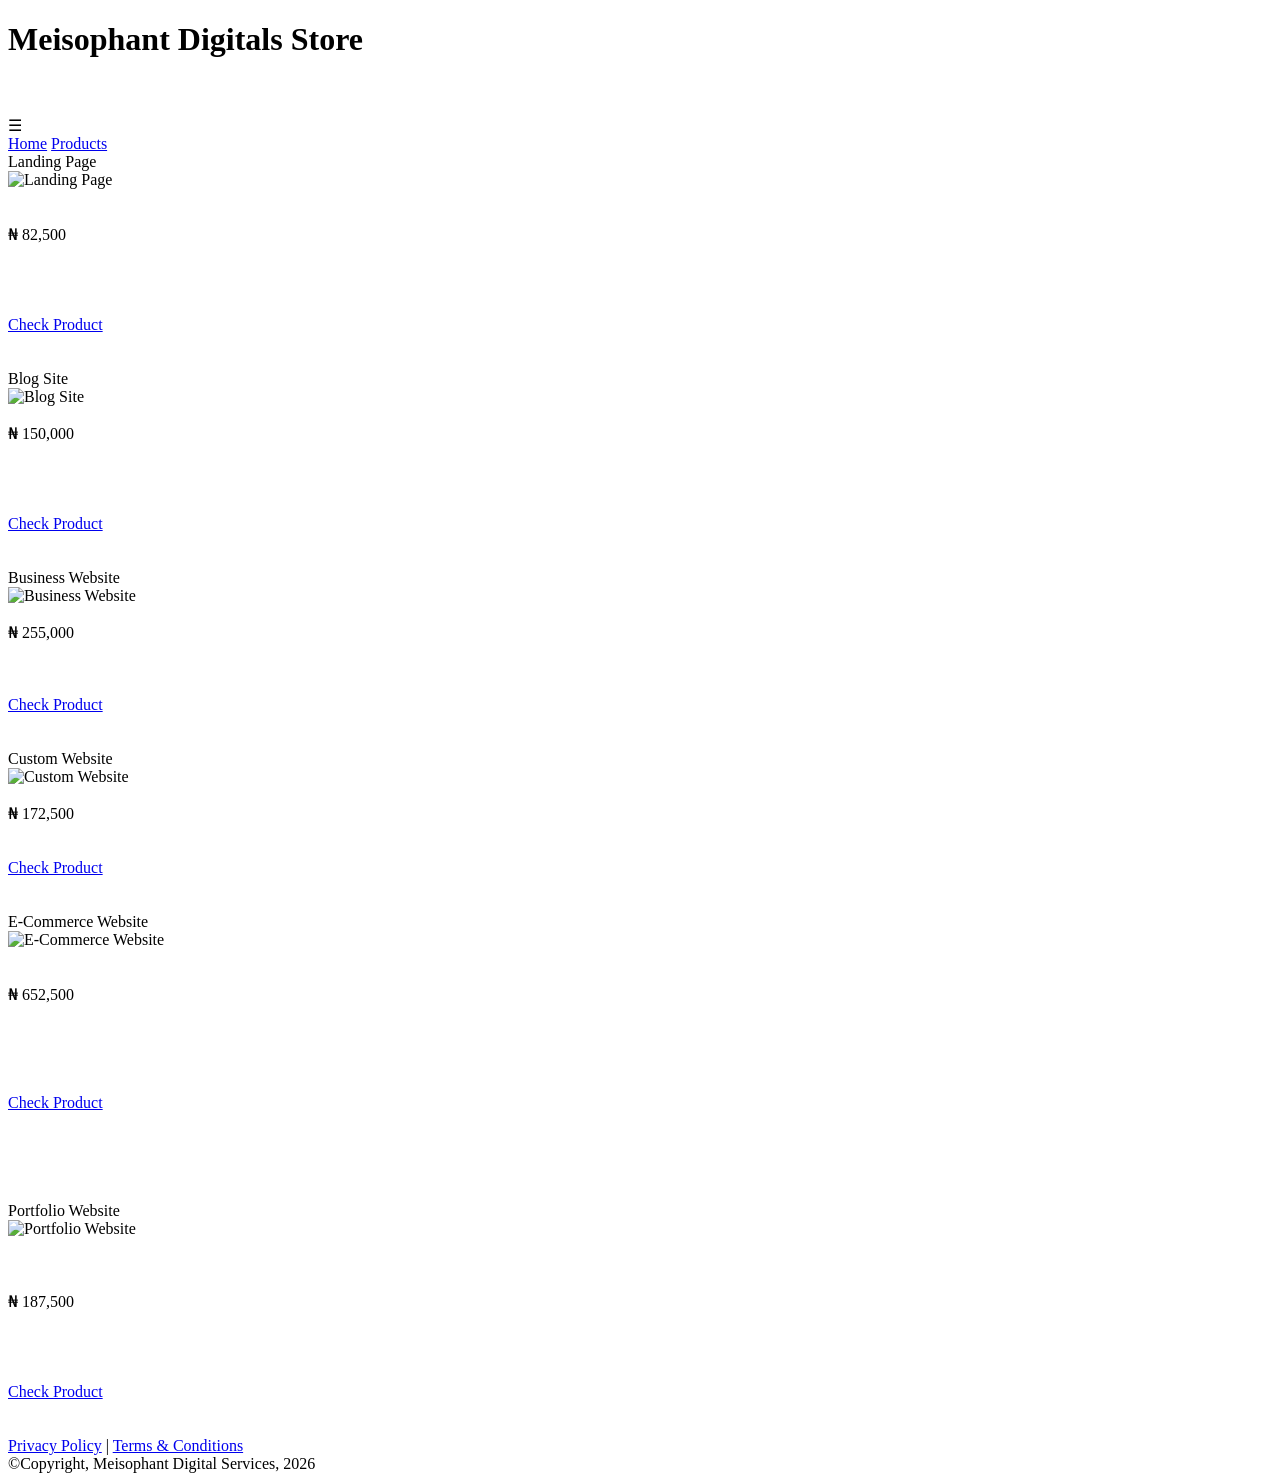
==== index.html @ b0b5c403 "Add files via upload" ====
<!DOCTYPE html>
<html lang="en">
<head>
    <meta charset="UTF-8">
    <meta name="viewport" content="width=device-width, initial-scale=1.0">
    <link rel="stylesheet" href="./assets/css/style.css">
    <link rel="shortcut icon" href="https://meisophant.name.ng/favicon.png" type="image/x-icon">
    <link rel="icon" href="https://meisophant.name.ng/favicon.png" type="image/png">
    <title>Meisophant Digital Services</title>
</head>
<body>
    <header>
        <h1 class="branding">Meisophant Digitals Store</h1>
        <br><br>
    <div class="menu-btn" id="menuBtn">☰</div>
    <nav class="nav" id="navMenu">
      <a href="index.html">Home</a>
      <a href="#products">Products</a>
    </nav>
    </header>
    </div>
    <div class="padding"></div>
    <section id="products">
        <div class="products" id="item-grid">
        <div class="item">
            <div class="item-name">
                Landing Page
            </div>
            <img src="./assets/images/landing.jpeg" alt="Landing Page">
            <br><br><br>
            <span class="price">₦ 82,500</span> <br><br><br><br><br>
            <a href="./products/landing/" class="check">Check Product</a>
            <br><br><br>
        </div>
        <div class="item">
            <div class="item-name">
                Blog Site
            </div>
            <img src="./assets/images/blog.jpeg" alt="Blog Site">
            <br><br>
            <span class="price">₦ 150,000</span> <br><br><br><br><br>
            <a href="./products/blog/" class="check">Check Product</a>
            <br><br><br>
        </div>
        <div class="item">
            <div class="item-name">
                Business Website
            </div>
            <img src="./assets/images/business-website.jpeg" alt="Business Website">
            <br><br>
            <span class="price">₦ 255,000</span> <br><br><br><br>
            <a href="./products/business-site/" class="check">Check Product</a>
            <br><br><br>
        </div>
        <div class="item">
            <div class="item-name">
                Custom Website
            </div>
            <img src="./assets/images/custom.jpeg" alt="Custom Website">
            <br><br>
            <span class="price">₦ 172,500</span> <br><br><br>
            <a href="./products/custom-site/" class="check">Check Product</a>
            <br><br><br>
        </div>
        <div class="item">
            <div class="item-name">
                E-Commerce Website
            </div>
            <img src="./assets/images/e-commerce.jpeg" alt="E-Commerce Website">
            <br><br><br>
            <span class="price">₦ 652,500</span> <br><br><br><br><br><br>
            <a href="./products/e-commerce_site/" class="check">Check Product</a>
            <br><br><br><br><br><br>
        </div>
        <div class="item">
            <div class="item-name">
                Portfolio Website
            </div>
            <img src="./assets/images/portfolio.jpeg" alt="Portfolio Website">
            <br><br><br><br>
            <span class="price">₦ 187,500</span> <br><br><br><br><br>
            <a href="./products/portfolio/" class="check">Check Product</a>
            <br><br><br>
        </div>
    </div>
    </section>
    <div class="legal-links">
      <a href="./privacy-policy.html">Privacy Policy</a> |
      <a href="./terms.html">Terms & Conditions</a>
    </div>

    <footer>
        &copy;Copyright, Meisophant Digital Services, 2026
    </footer><script>
    const menuBtn = document.getElementById("menuBtn");
    const navMenu = document.getElementById("navMenu");

    menuBtn.addEventListener("click", () => {
      navMenu.classList.toggle("show");
      menuBtn.textContent = navMenu.classList.contains("show") ? "✕" : "☰";
    });
  </script>
</body>
</html>
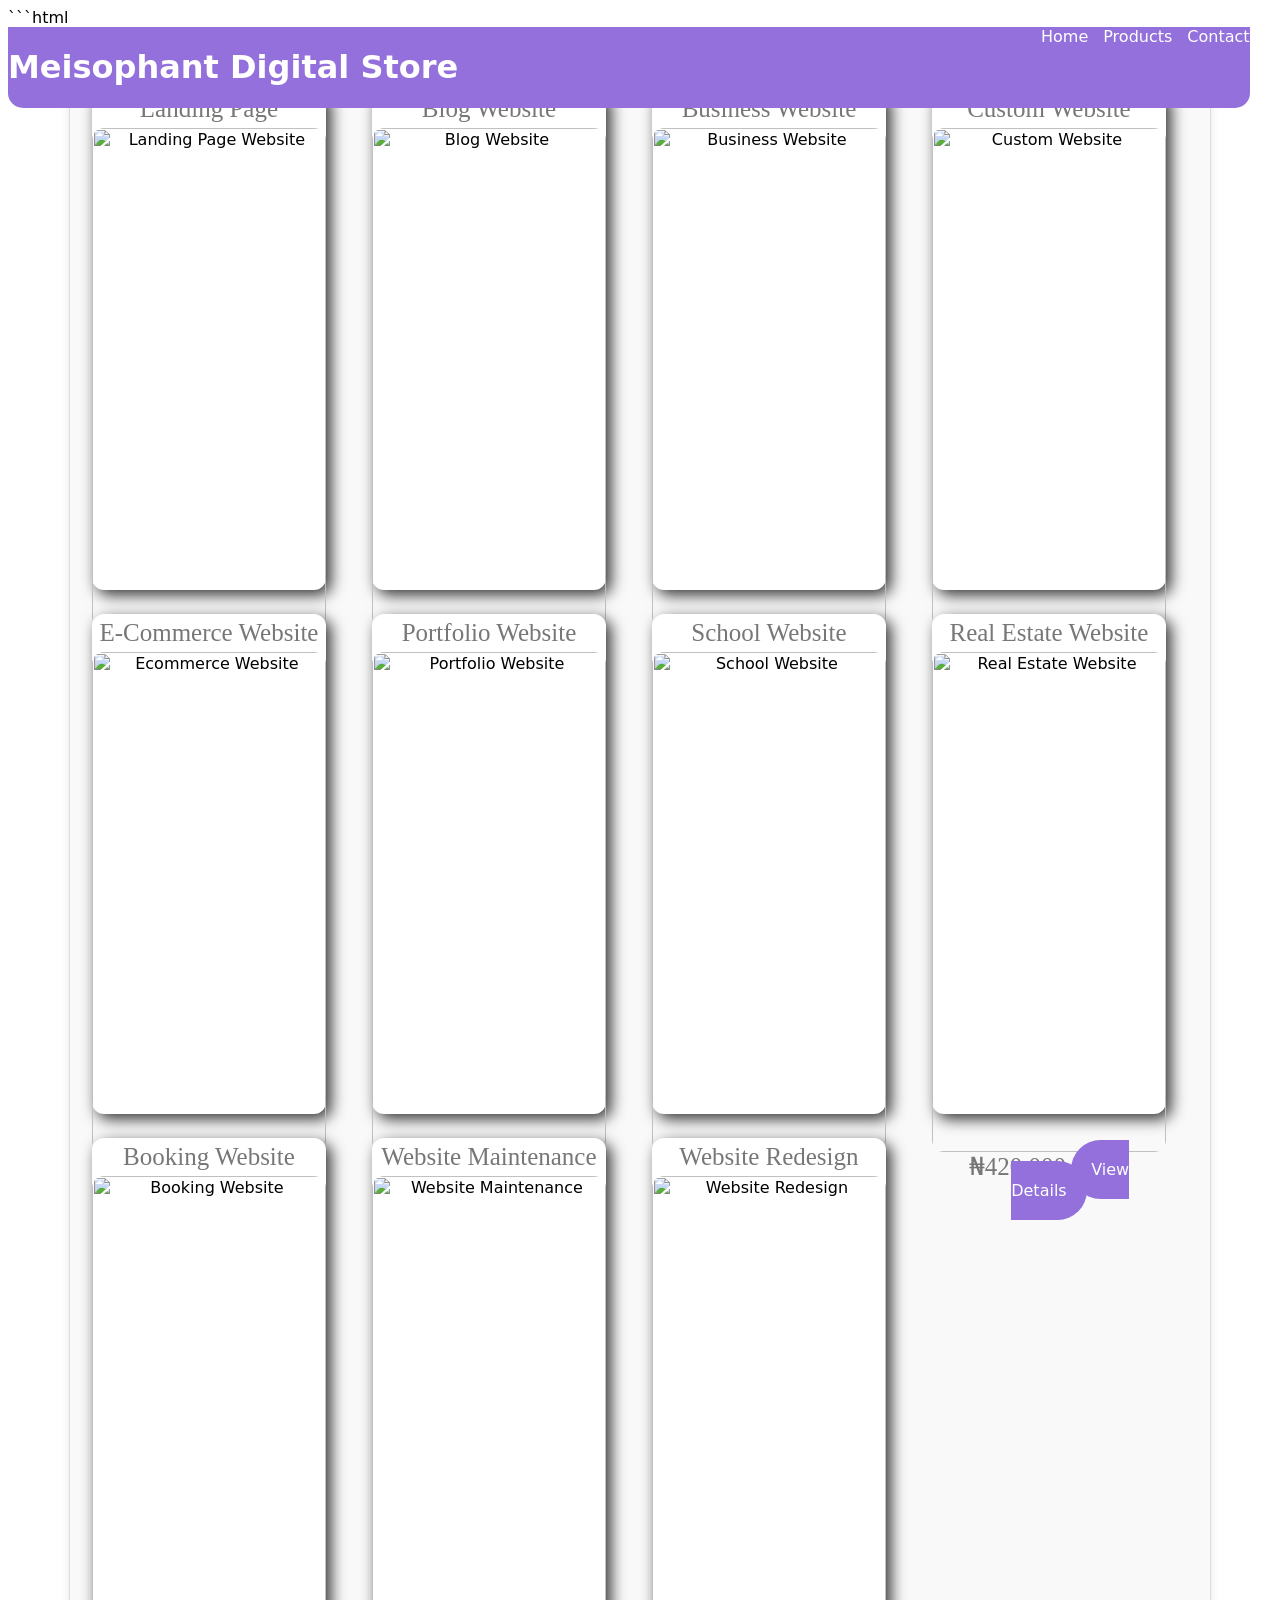
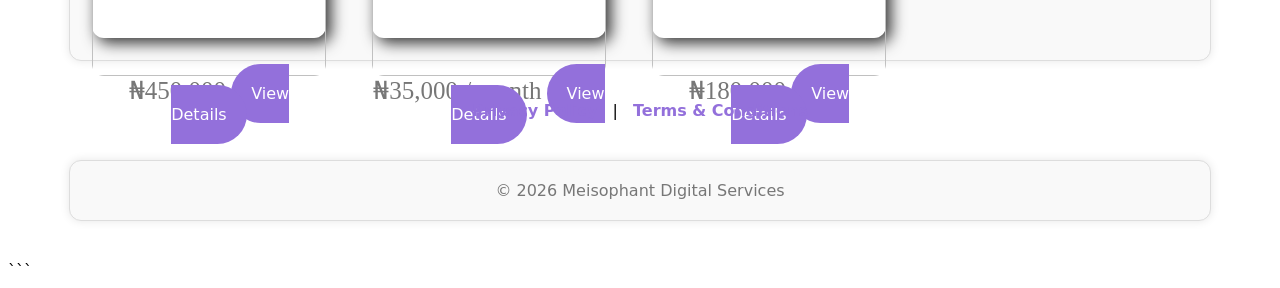
==== commit d87582d2: "Enhance index.html with new meta tags and product updates Added meta tags for description and author" ====
--- a/index.html
+++ b/index.html
@@ -1,104 +1,156 @@
+```html
 <!DOCTYPE html>
 <html lang="en">
 <head>
-    <meta charset="UTF-8">
-    <meta name="viewport" content="width=device-width, initial-scale=1.0">
-    <link rel="stylesheet" href="./assets/css/style.css">
-    <link rel="shortcut icon" href="https://meisophant.name.ng/favicon.png" type="image/x-icon">
-    <link rel="icon" href="https://meisophant.name.ng/favicon.png" type="image/png">
-    <title>Meisophant Digital Services</title>
+<meta charset="UTF-8">
+<meta name="viewport" content="width=device-width, initial-scale=1.0">
+
+<title>Meisophant Digital Services Store</title>
+
+<meta name="description" content="Professional website development services including landing pages, blogs, e-commerce, and custom websites.">
+<meta name="author" content="Adewale Emmanuel Oluwajomiloju">
+
+<link rel="stylesheet" href="./assets/css/style.css">
+
+<link rel="icon" href="https://meisophant.name.ng/favicon.png" type="image/png">
+
 </head>
+
 <body>
-    <header>
-        <h1 class="branding">Meisophant Digitals Store</h1>
-        <br><br>
-    <div class="menu-btn" id="menuBtn">☰</div>
-    <nav class="nav" id="navMenu">
-      <a href="index.html">Home</a>
-      <a href="#products">Products</a>
-    </nav>
-    </header>
-    </div>
-    <div class="padding"></div>
-    <section id="products">
-        <div class="products" id="item-grid">
-        <div class="item">
-            <div class="item-name">
-                Landing Page
-            </div>
-            <img src="./assets/images/landing.jpeg" alt="Landing Page">
-            <br><br><br>
-            <span class="price">₦ 82,500</span> <br><br><br><br><br>
-            <a href="./products/landing/" class="check">Check Product</a>
-            <br><br><br>
-        </div>
-        <div class="item">
-            <div class="item-name">
-                Blog Site
-            </div>
-            <img src="./assets/images/blog.jpeg" alt="Blog Site">
-            <br><br>
-            <span class="price">₦ 150,000</span> <br><br><br><br><br>
-            <a href="./products/blog/" class="check">Check Product</a>
-            <br><br><br>
-        </div>
-        <div class="item">
-            <div class="item-name">
-                Business Website
-            </div>
-            <img src="./assets/images/business-website.jpeg" alt="Business Website">
-            <br><br>
-            <span class="price">₦ 255,000</span> <br><br><br><br>
-            <a href="./products/business-site/" class="check">Check Product</a>
-            <br><br><br>
-        </div>
-        <div class="item">
-            <div class="item-name">
-                Custom Website
-            </div>
-            <img src="./assets/images/custom.jpeg" alt="Custom Website">
-            <br><br>
-            <span class="price">₦ 172,500</span> <br><br><br>
-            <a href="./products/custom-site/" class="check">Check Product</a>
-            <br><br><br>
-        </div>
-        <div class="item">
-            <div class="item-name">
-                E-Commerce Website
-            </div>
-            <img src="./assets/images/e-commerce.jpeg" alt="E-Commerce Website">
-            <br><br><br>
-            <span class="price">₦ 652,500</span> <br><br><br><br><br><br>
-            <a href="./products/e-commerce_site/" class="check">Check Product</a>
-            <br><br><br><br><br><br>
-        </div>
-        <div class="item">
-            <div class="item-name">
-                Portfolio Website
-            </div>
-            <img src="./assets/images/portfolio.jpeg" alt="Portfolio Website">
-            <br><br><br><br>
-            <span class="price">₦ 187,500</span> <br><br><br><br><br>
-            <a href="./products/portfolio/" class="check">Check Product</a>
-            <br><br><br>
-        </div>
-    </div>
-    </section>
-    <div class="legal-links">
-      <a href="./privacy-policy.html">Privacy Policy</a> |
-      <a href="./terms.html">Terms & Conditions</a>
-    </div>
 
-    <footer>
-        &copy;Copyright, Meisophant Digital Services, 2026
-    </footer><script>
-    const menuBtn = document.getElementById("menuBtn");
-    const navMenu = document.getElementById("navMenu");
+<header>
 
-    menuBtn.addEventListener("click", () => {
-      navMenu.classList.toggle("show");
-      menuBtn.textContent = navMenu.classList.contains("show") ? "✕" : "☰";
-    });
-  </script>
+<h1 class="branding">Meisophant Digital Store</h1>
+
+<div class="menu-btn" id="menuBtn">☰</div>
+
+<nav class="nav" id="navMenu">
+<a href="index.html">Home</a>
+<a href="#products">Products</a>
+<a href="contact.html">Contact</a>
+</nav>
+
+</header>
+
+<main>
+
+<section id="products">
+
+<div class="products" id="item-grid">
+
+<!-- Landing Page -->
+<div class="item">
+<div class="item-name">Landing Page</div>
+<img src="https://images.unsplash.com/photo-1559028012-481c04fa702d" alt="Landing Page Website" loading="lazy">
+<span class="price">₦95,000</span>
+<a href="./products/landing/" class="check">View Details</a>
+</div>
+
+<!-- Blog Website -->
+<div class="item">
+<div class="item-name">Blog Website</div>
+<img src="https://images.unsplash.com/photo-1499750310107-5fef28a66643" alt="Blog Website" loading="lazy">
+<span class="price">₦165,000</span>
+<a href="./products/blog/" class="check">View Details</a>
+</div>
+
+<!-- Business Website -->
+<div class="item">
+<div class="item-name">Business Website</div>
+<img src="https://images.unsplash.com/photo-1467232004584-a241de8bcf5d" alt="Business Website" loading="lazy">
+<span class="price">₦280,000</span>
+<a href="./products/business-site/" class="check">View Details</a>
+</div>
+
+<!-- Custom Website -->
+<div class="item">
+<div class="item-name">Custom Website</div>
+<img src="https://images.unsplash.com/photo-1519389950473-47ba0277781c" alt="Custom Website" loading="lazy">
+<span class="price">₦200,000</span>
+<a href="./products/custom-site/" class="check">View Details</a>
+</div>
+
+<!-- E-Commerce Website -->
+<div class="item">
+<div class="item-name">E-Commerce Website</div>
+<img src="https://images.unsplash.com/photo-1556740738-b6a63e27c4df" alt="Ecommerce Website" loading="lazy">
+<span class="price">₦720,000</span>
+<a href="./products/e-commerce_site/" class="check">View Details</a>
+</div>
+
+<!-- Portfolio Website -->
+<div class="item">
+<div class="item-name">Portfolio Website</div>
+<img src="https://images.unsplash.com/photo-1547658719-da2b51169166" alt="Portfolio Website" loading="lazy">
+<span class="price">₦210,000</span>
+<a href="./products/portfolio/" class="check">View Details</a>
+</div>
+
+<!-- School Website -->
+<div class="item">
+<div class="item-name">School Website</div>
+<img src="https://images.unsplash.com/photo-1503676260728-1c00da094a0b" alt="School Website" loading="lazy">
+<span class="price">₦350,000</span>
+<a href="./products/school-site/" class="check">View Details</a>
+</div>
+
+<!-- Real Estate Website -->
+<div class="item">
+<div class="item-name">Real Estate Website</div>
+<img src="https://images.unsplash.com/photo-1560518883-ce09059eeffa" alt="Real Estate Website" loading="lazy">
+<span class="price">₦420,000</span>
+<a href="./products/real-estate/" class="check">View Details</a>
+</div>
+
+<!-- Booking Website -->
+<div class="item">
+<div class="item-name">Booking Website</div>
+<img src="https://images.unsplash.com/photo-1522199710521-72d69614c702" alt="Booking Website" loading="lazy">
+<span class="price">₦450,000</span>
+<a href="./products/booking-site/" class="check">View Details</a>
+</div>
+
+<!-- Website Maintenance -->
+<div class="item">
+<div class="item-name">Website Maintenance</div>
+<img src="https://images.unsplash.com/photo-1550751827-4bd374c3f58b" alt="Website Maintenance" loading="lazy">
+<span class="price">₦35,000 / month</span>
+<a href="./products/maintenance/" class="check">View Details</a>
+</div>
+
+<!-- Website Redesign -->
+<div class="item">
+<div class="item-name">Website Redesign</div>
+<img src="https://images.unsplash.com/photo-1498050108023-c5249f4df085" alt="Website Redesign" loading="lazy">
+<span class="price">₦180,000</span>
+<a href="./products/redesign/" class="check">View Details</a>
+</div>
+
+</div>
+
+</section>
+
+</main>
+
+<div class="legal-links">
+<a href="./privacy-policy.html">Privacy Policy</a> |
+<a href="./terms.html">Terms & Conditions</a>
+</div>
+
+<footer>
+© 2026 Meisophant Digital Services
+</footer>
+
+<script>
+const menuBtn = document.getElementById("menuBtn");
+const navMenu = document.getElementById("navMenu");
+
+menuBtn.addEventListener("click", () => {
+navMenu.classList.toggle("show");
+menuBtn.textContent = navMenu.classList.contains("show") ? "✕" : "☰";
+});
+</script>
+
 </body>
-</html>+</html>
+```
--- a/assets/css/style.css
+++ b/assets/css/style.css
@@ -0,0 +1,222 @@
+body{
+    background-color: white;
+    font-family: system-ui, -apple-system, BlinkMacSystemFont, sans-serif;
+    max-width: 100%;
+}
+
+header{
+    width: calc(97.0%);
+    background-color: mediumpurple;
+    justify-content: center;
+    margin: 0;
+    position: absolute;
+    border-bottom-left-radius: 15px;
+    border-bottom-right-radius: 15px;
+    text-align: center;
+    position: absolute;
+    justify-content: space-between;
+    display: flex;
+}
+
+.branding{
+    color: white;
+}
+
+.logo{
+     font-size:.85rem;
+     color:#d8cdcd;
+     margin-bottom:15px;
+}
+
+.products{
+     margin: 40px auto;
+     padding: 20px;
+     background-color: #f9f9f9;
+     border: 1px solid #ddd;
+     box-shadow: 0 0 10px rgba(0,0,0,.1);
+     border-radius: 12px;
+     max-width: 1100px;
+     text-align: center;
+}
+
+#item-grid{
+     display:grid;
+     grid-template-columns:repeat(auto-fit,minmax(260px,1fr));
+     gap:20px;
+}
+
+.item{
+    background: white;
+    box-shadow:0 8px 18px rgba(0,0,0,.08);
+    transition:.3s;
+    width: 90%;
+    height: 500px;
+    box-shadow: 5px 5px 15px rgba(0, 0 ,0, 0.8);
+    justify-content: center;
+    align-items: center;
+    margin: 0.75%;
+    border-radius: 12px;
+}
+
+.item img{
+    object-fit: cover;
+    width: calc(100%);
+    border-radius: 12px;
+}
+
+.item:hover{
+    transform:translateY(-6px);
+}
+
+.check{
+    background-color: mediumpurple;
+    width: 350px;
+  height: 30px;
+  padding: 20px;
+  border-color: white;
+  border-radius: 50px;
+  text-decoration: none;
+  color: white;
+}
+
+.padding
+{
+    padding: 90px;
+}
+
+.back-btn{
+     width: calc(99.8%);
+     background-color: mediumpurple;
+     height: 30px;
+     padding: 20px;
+     border-radius: 22px;
+     margin-bottom: 12px;
+     color: white;
+     cursor: pointer;
+}
+
+.product-img{
+    width: calc(100%);
+    height: calc(80%);
+    border-radius: 22px;
+    box-shadow: 5px 5px 15px rgba(0, 0 ,0, 0.8);
+}
+
+.purchase{
+    justify-content: center;
+    align-items: center;
+    text-align: center;
+}
+
+.purchase-btn{
+     width: calc(99.8%);
+     min-width: calc(99.8%);
+     background-color: mediumpurple;
+     height: 30px;
+     padding: 20px;
+     border-radius: 22px;
+     text-decoration: none;
+     color: white;
+}
+
+.currency{
+    font-family: 'Franklin Gothic Medium', 'Arial Narrow', Arial, sans-serif;
+    font-size: 27px;
+}
+
+.price{
+    font-family: co;
+     font-size: 25px;
+     color:#777;
+     margin-bottom:15px;
+}
+
+.rating-overlay {
+    position: relative;
+    top: 5px;
+    right: 5px;
+    background-color: rgba(0, 0, 0, 0.6);
+    color: white;
+    padding: 3px 6px;
+    border-radius: 5px;
+    font-size: 0.8rem;
+    font-weight: bold;
+}
+
+footer{
+    color: #777;
+     margin: 40px auto;
+     padding: 20px;
+     background-color: #f9f9f9;
+     border: 1px solid #ddd;
+     box-shadow: 0 0 10px rgba(0,0,0,.1);
+     border-radius: 12px;
+     max-width: 1100px;
+     text-align: center;
+}
+
+.item-name{
+    color: #777;
+    margin: 5px;
+    font-family: 'Times New Roman', Times, serif;
+    font-size: 25px;
+}
+
+.legal-links {
+  margin-top: 15px;
+  text-align: center;
+}
+
+.legal-links a {
+  color: mediumpurple;
+  font-weight: 600;
+  text-decoration: none;
+  margin: 0 10px;
+}
+
+.legal-links a:hover {
+  text-decoration: underline;
+}
+
+/* Overlay background */
+.nav-overlay {
+  position: fixed;
+  top: 0;
+  left: 0;
+  height: 100vh;
+  width: 100vw;
+  background: rgba(0,0,0,0.4);
+  backdrop-filter: blur(5px);
+  z-index: 8;
+  display: none;
+}
+
+.nav-overlay.show {
+  display: block;
+}
+
+/* Ensure nav appears above overlay */
+.nav {
+  z-index: 10;
+}
+
+.nav { display: flex; gap: 15px; }
+
+.nav a { 
+  color: white; 
+  text-decoration: none; 
+  font-weight: 500;
+}
+
+.menu-btn { 
+  display: none; 
+  font-size: 28px; 
+  cursor: pointer;
+  color: whitesmoke;
+}
+
+@media (max-width: 768px) {
+      .nav { display: none; flex-direction: column; background: mediumpurple; position: absolute; top: 60px; right: 0; width: 200px; padding: 20px; border-radius: 8px; }
+      .nav.show { display: flex; }
+      .menu-btn { display: block; }
+}
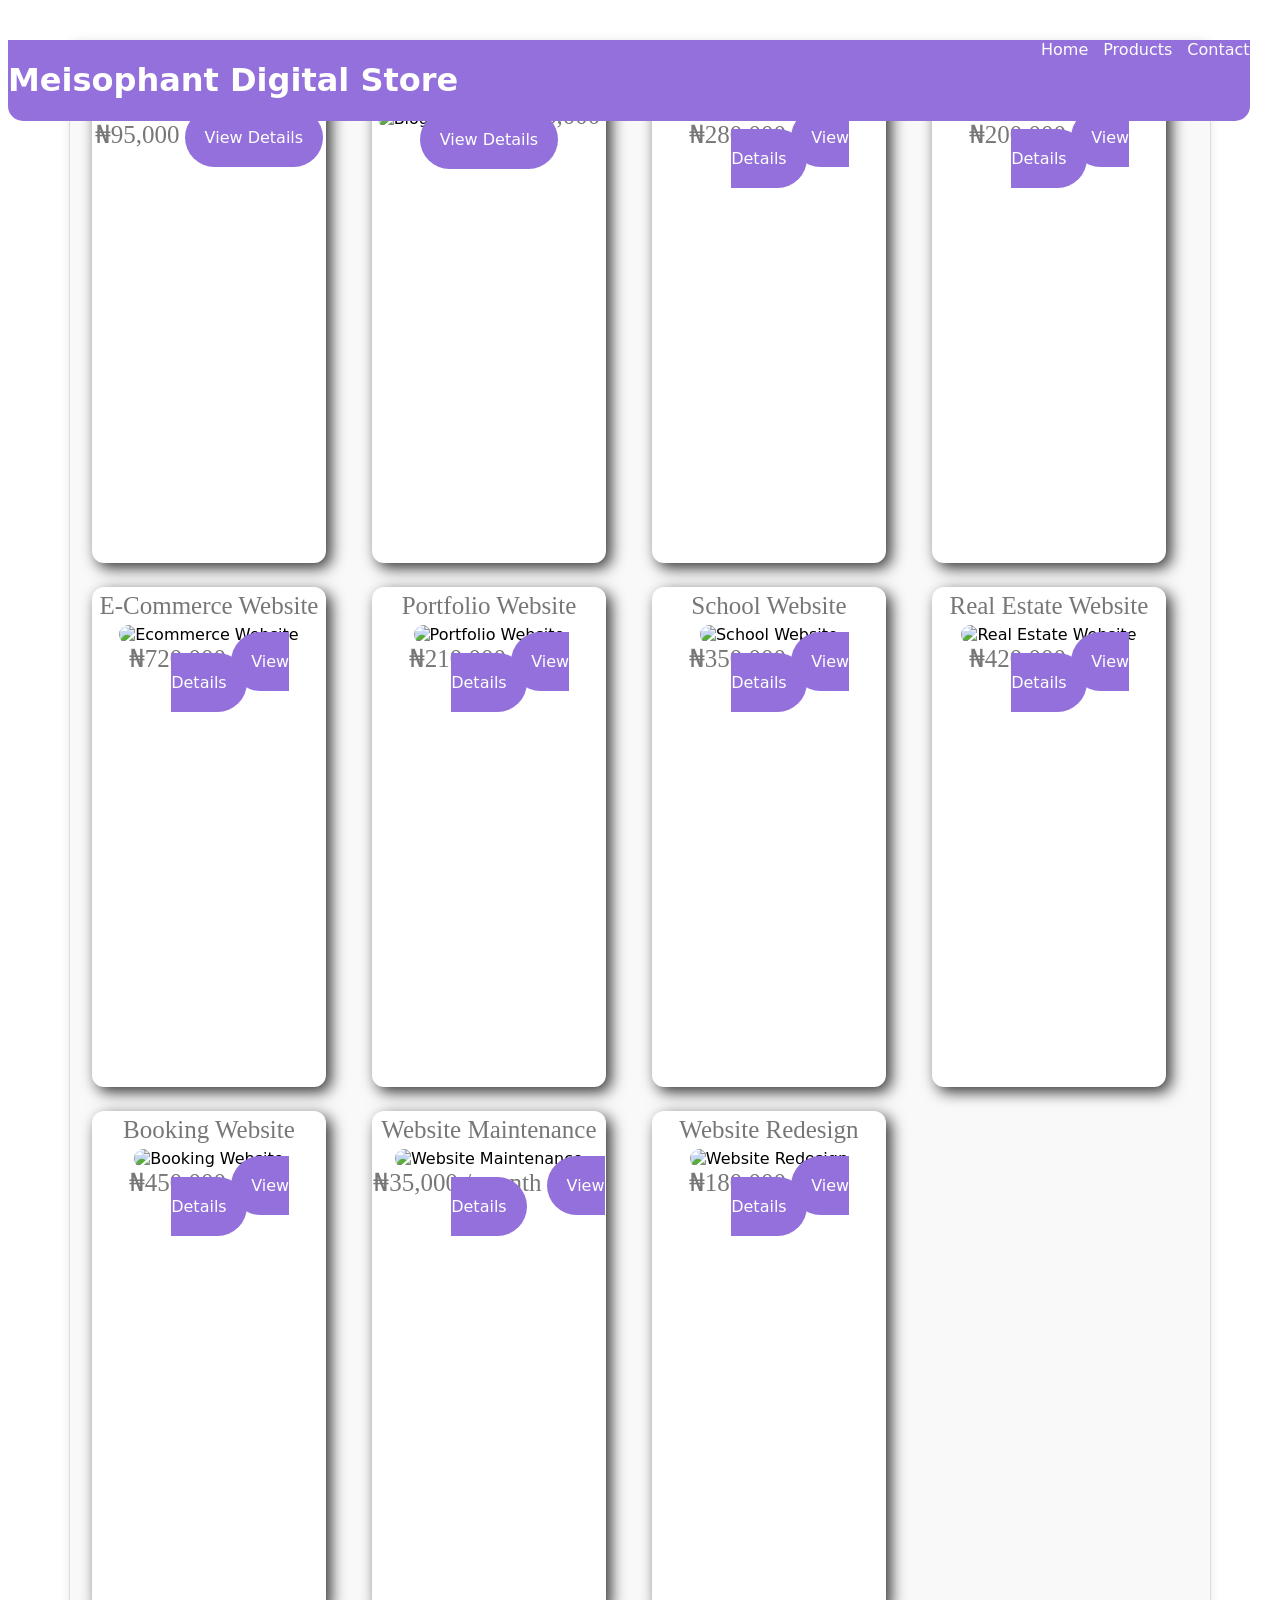
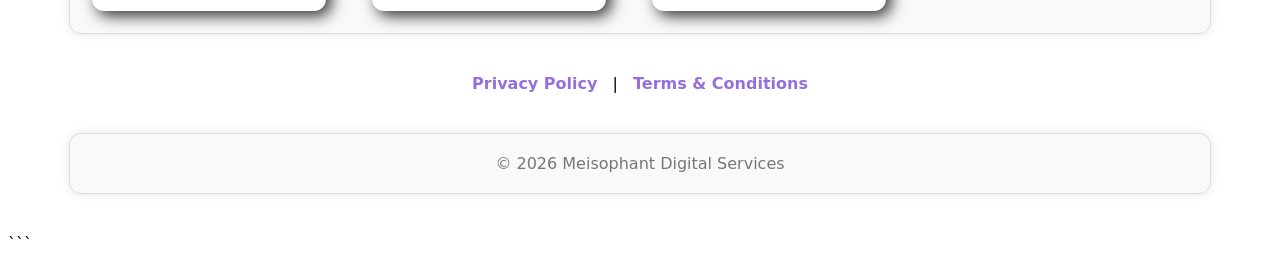
==== commit 1b7a1407: "Update index.html" ====
--- a/index.html
+++ b/index.html
@@ -1,4 +1,4 @@
-```html
+
 <!DOCTYPE html>
 <html lang="en">
 <head>
@@ -154,3 +154,4 @@
 </body>
 </html>
 ```
+
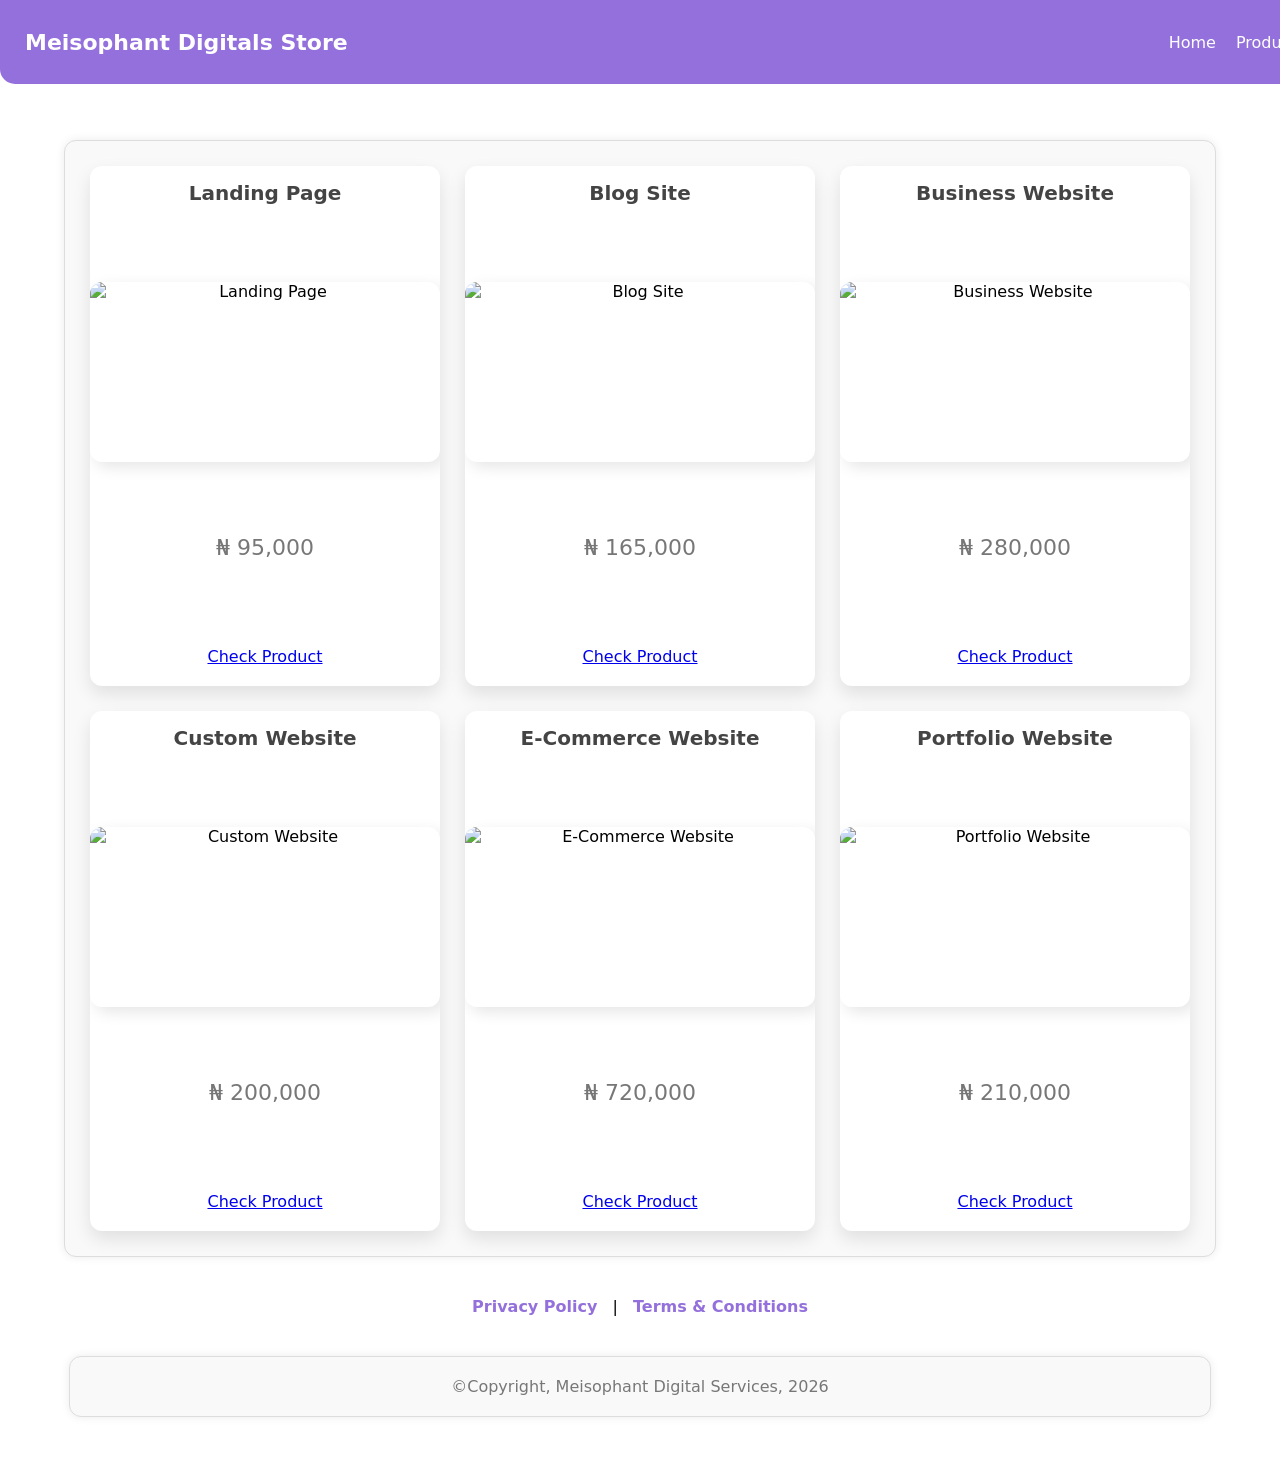
==== commit 70c1514d: "Update index.html" ====
--- a/index.html
+++ b/index.html
@@ -1,157 +1,99 @@
-
 <!DOCTYPE html>
 <html lang="en">
 <head>
-<meta charset="UTF-8">
-<meta name="viewport" content="width=device-width, initial-scale=1.0">
+    <meta charset="UTF-8">
+    <meta name="viewport" content="width=device-width, initial-scale=1.0">
+    <title>Meisophant Digital Services</title>
+    <link rel="stylesheet" href="./assets/css/style.css">
+    <link rel="shortcut icon" href="https://meisophant.name.ng/favicon.png" type="image/x-icon">
+    <link rel="icon" href="https://meisophant.name.ng/favicon.png" type="image/png">
+</head>
+<body>
+    <header>
+        <h1 class="branding">Meisophant Digitals Store</h1>
+        <div class="menu-btn" id="menuBtn">☰</div>
+        <nav class="nav" id="navMenu">
+            <a href="index.html">Home</a>
+            <a href="#products">Products</a>
+        </nav>
+    </header>
 
-<title>Meisophant Digital Services Store</title>
+    <div class="padding"></div>
 
-<meta name="description" content="Professional website development services including landing pages, blogs, e-commerce, and custom websites.">
-<meta name="author" content="Adewale Emmanuel Oluwajomiloju">
+    <section id="products">
+        <div class="products" id="item-grid">
+            <!-- Product 1 -->
+            <div class="item">
+                <div class="item-name">Landing Page</div>
+                <img data-src="./assets/images/landing.jpeg" alt="Landing Page" class="product-img lazy">
+                <span class="price">₦ 95,000</span>
+                <a href="./products/landing/" class="check">Check Product</a>
+            </div>
 
-<link rel="stylesheet" href="./assets/css/style.css">
+            <!-- Product 2 -->
+            <div class="item">
+                <div class="item-name">Blog Site</div>
+                <img data-src="./assets/images/blog.jpeg" alt="Blog Site" class="product-img lazy">
+                <span class="price">₦ 165,000</span>
+                <a href="./products/blog/" class="check">Check Product</a>
+            </div>
 
-<link rel="icon" href="https://meisophant.name.ng/favicon.png" type="image/png">
+            <!-- Product 3 -->
+            <div class="item">
+                <div class="item-name">Business Website</div>
+                <img data-src="./assets/images/business-website.jpeg" alt="Business Website" class="product-img lazy">
+                <span class="price">₦ 280,000</span>
+                <a href="./products/business-site/" class="check">Check Product</a>
+            </div>
 
-</head>
+            <!-- Product 4 -->
+            <div class="item">
+                <div class="item-name">Custom Website</div>
+                <img data-src="./assets/images/custom.jpeg" alt="Custom Website" class="product-img lazy">
+                <span class="price">₦ 200,000</span>
+                <a href="./products/custom-site/" class="check">Check Product</a>
+            </div>
 
-<body>
+            <!-- Product 5 -->
+            <div class="item">
+                <div class="item-name">E-Commerce Website</div>
+                <img data-src="./assets/images/e-commerce.jpeg" alt="E-Commerce Website" class="product-img lazy">
+                <span class="price">₦ 720,000</span>
+                <a href="./products/e-commerce_site/" class="check">Check Product</a>
+            </div>
 
-<header>
+            <!-- Product 6 -->
+            <div class="item">
+                <div class="item-name">Portfolio Website</div>
+                <img data-src="./assets/images/portfolio.jpeg" alt="Portfolio Website" class="product-img lazy">
+                <span class="price">₦ 210,000</span>
+                <a href="./products/portfolio/" class="check">Check Product</a>
+            </div>
+        </div>
+    </section>
 
-<h1 class="branding">Meisophant Digital Store</h1>
+    <div class="legal-links">
+        <a href="./privacy-policy.html">Privacy Policy</a> |
+        <a href="./terms.html">Terms & Conditions</a>
+    </div>
 
-<div class="menu-btn" id="menuBtn">☰</div>
+    <footer>
+        &copy;Copyright, Meisophant Digital Services, 2026
+    </footer>
 
-<nav class="nav" id="navMenu">
-<a href="index.html">Home</a>
-<a href="#products">Products</a>
-<a href="contact.html">Contact</a>
-</nav>
+    <!-- External JS files -->
+    <script src="./assets/js/script.js" defer></script>
+    <script src="./assets/js/img-load.js" defer></script>
 
-</header>
+    <!-- Inline script for menu toggle -->
+    <script>
+        const menuBtn = document.getElementById("menuBtn");
+        const navMenu = document.getElementById("navMenu");
 
-<main>
-
-<section id="products">
-
-<div class="products" id="item-grid">
-
-<!-- Landing Page -->
-<div class="item">
-<div class="item-name">Landing Page</div>
-<img src="https://images.unsplash.com/photo-1559028012-481c04fa702d" alt="Landing Page Website" loading="lazy">
-<span class="price">₦95,000</span>
-<a href="./products/landing/" class="check">View Details</a>
-</div>
-
-<!-- Blog Website -->
-<div class="item">
-<div class="item-name">Blog Website</div>
-<img src="https://images.unsplash.com/photo-1499750310107-5fef28a66643" alt="Blog Website" loading="lazy">
-<span class="price">₦165,000</span>
-<a href="./products/blog/" class="check">View Details</a>
-</div>
-
-<!-- Business Website -->
-<div class="item">
-<div class="item-name">Business Website</div>
-<img src="https://images.unsplash.com/photo-1467232004584-a241de8bcf5d" alt="Business Website" loading="lazy">
-<span class="price">₦280,000</span>
-<a href="./products/business-site/" class="check">View Details</a>
-</div>
-
-<!-- Custom Website -->
-<div class="item">
-<div class="item-name">Custom Website</div>
-<img src="https://images.unsplash.com/photo-1519389950473-47ba0277781c" alt="Custom Website" loading="lazy">
-<span class="price">₦200,000</span>
-<a href="./products/custom-site/" class="check">View Details</a>
-</div>
-
-<!-- E-Commerce Website -->
-<div class="item">
-<div class="item-name">E-Commerce Website</div>
-<img src="https://images.unsplash.com/photo-1556740738-b6a63e27c4df" alt="Ecommerce Website" loading="lazy">
-<span class="price">₦720,000</span>
-<a href="./products/e-commerce_site/" class="check">View Details</a>
-</div>
-
-<!-- Portfolio Website -->
-<div class="item">
-<div class="item-name">Portfolio Website</div>
-<img src="https://images.unsplash.com/photo-1547658719-da2b51169166" alt="Portfolio Website" loading="lazy">
-<span class="price">₦210,000</span>
-<a href="./products/portfolio/" class="check">View Details</a>
-</div>
-
-<!-- School Website -->
-<div class="item">
-<div class="item-name">School Website</div>
-<img src="https://images.unsplash.com/photo-1503676260728-1c00da094a0b" alt="School Website" loading="lazy">
-<span class="price">₦350,000</span>
-<a href="./products/school-site/" class="check">View Details</a>
-</div>
-
-<!-- Real Estate Website -->
-<div class="item">
-<div class="item-name">Real Estate Website</div>
-<img src="https://images.unsplash.com/photo-1560518883-ce09059eeffa" alt="Real Estate Website" loading="lazy">
-<span class="price">₦420,000</span>
-<a href="./products/real-estate/" class="check">View Details</a>
-</div>
-
-<!-- Booking Website -->
-<div class="item">
-<div class="item-name">Booking Website</div>
-<img src="https://images.unsplash.com/photo-1522199710521-72d69614c702" alt="Booking Website" loading="lazy">
-<span class="price">₦450,000</span>
-<a href="./products/booking-site/" class="check">View Details</a>
-</div>
-
-<!-- Website Maintenance -->
-<div class="item">
-<div class="item-name">Website Maintenance</div>
-<img src="https://images.unsplash.com/photo-1550751827-4bd374c3f58b" alt="Website Maintenance" loading="lazy">
-<span class="price">₦35,000 / month</span>
-<a href="./products/maintenance/" class="check">View Details</a>
-</div>
-
-<!-- Website Redesign -->
-<div class="item">
-<div class="item-name">Website Redesign</div>
-<img src="https://images.unsplash.com/photo-1498050108023-c5249f4df085" alt="Website Redesign" loading="lazy">
-<span class="price">₦180,000</span>
-<a href="./products/redesign/" class="check">View Details</a>
-</div>
-
-</div>
-
-</section>
-
-</main>
-
-<div class="legal-links">
-<a href="./privacy-policy.html">Privacy Policy</a> |
-<a href="./terms.html">Terms & Conditions</a>
-</div>
-
-<footer>
-© 2026 Meisophant Digital Services
-</footer>
-
-<script>
-const menuBtn = document.getElementById("menuBtn");
-const navMenu = document.getElementById("navMenu");
-
-menuBtn.addEventListener("click", () => {
-navMenu.classList.toggle("show");
-menuBtn.textContent = navMenu.classList.contains("show") ? "✕" : "☰";
-});
-</script>
-
+        menuBtn.addEventListener("click", () => {
+            navMenu.classList.toggle("show");
+            menuBtn.textContent = navMenu.classList.contains("show") ? "✕" : "☰";
+        });
+    </script>
 </body>
 </html>
-```
-
--- a/assets/css/style.css
+++ b/assets/css/style.css
@@ -1,222 +1,292 @@
 body{
     background-color: white;
     font-family: system-ui, -apple-system, BlinkMacSystemFont, sans-serif;
+    margin: 0;
     max-width: 100%;
 }
 
+/* HEADER */
+
 header{
-    width: calc(97.0%);
+    width: 100%;
     background-color: mediumpurple;
-    justify-content: center;
-    margin: 0;
-    position: absolute;
+    display: flex;
+    justify-content: space-between;
+    align-items: center;
+    padding: 15px 25px;
     border-bottom-left-radius: 15px;
     border-bottom-right-radius: 15px;
+    position: fixed;
+    top: 0;
+    z-index: 1000;
+}
+
+.branding{
+    color: white;
+    font-size: 22px;
+    font-weight: bold;
+}
+
+/* NAVIGATION */
+
+.nav{
+    display: flex;
+    gap: 20px;
+    z-index: 10;
+}
+
+.nav a{
+    color: white;
+    text-decoration: none;
+    font-weight: 500;
+}
+
+.nav a:hover{
+    text-decoration: underline;
+}
+
+.menu-btn{
+    display: none;
+    font-size: 28px;
+    cursor: pointer;
+    color: white;
+}
+
+/* OVERLAY (if needed for mobile) */
+.nav-overlay{
+    position: fixed;
+    top: 0;
+    left: 0;
+    height: 100vh;
+    width: 100vw;
+    background: rgba(0,0,0,0.4);
+    backdrop-filter: blur(5px);
+    z-index: 8;
+    display: none;
+}
+
+.nav-overlay.show{
+    display: block;
+}
+
+/* PAGE SPACING */
+
+.padding{
+    padding-top: 100px;
+}
+
+/* PRODUCT GRID */
+
+.products{
+    margin: 40px auto;
+    padding: 25px;
+    background-color: #f9f9f9;
+    border: 1px solid #ddd;
+    box-shadow: 0 0 10px rgba(0,0,0,.08);
+    border-radius: 12px;
+    max-width: 1100px;
     text-align: center;
-    position: absolute;
-    justify-content: space-between;
-    display: flex;
-}
-
-.branding{
-    color: white;
-}
-
-.logo{
-     font-size:.85rem;
-     color:#d8cdcd;
-     margin-bottom:15px;
-}
-
-.products{
-     margin: 40px auto;
-     padding: 20px;
-     background-color: #f9f9f9;
-     border: 1px solid #ddd;
-     box-shadow: 0 0 10px rgba(0,0,0,.1);
-     border-radius: 12px;
-     max-width: 1100px;
-     text-align: center;
 }
 
 #item-grid{
-     display:grid;
-     grid-template-columns:repeat(auto-fit,minmax(260px,1fr));
-     gap:20px;
-}
+    display:grid;
+    grid-template-columns:repeat(auto-fit,minmax(260px,1fr));
+    gap:25px;
+}
+
+/* PRODUCT CARD */
 
 .item{
     background: white;
-    box-shadow:0 8px 18px rgba(0,0,0,.08);
+    box-shadow:0 8px 18px rgba(0,0,0,.1);
     transition:.3s;
-    width: 90%;
-    height: 500px;
-    box-shadow: 5px 5px 15px rgba(0, 0 ,0, 0.8);
-    justify-content: center;
-    align-items: center;
-    margin: 0.75%;
-    border-radius: 12px;
-}
-
-.item img{
-    object-fit: cover;
-    width: calc(100%);
-    border-radius: 12px;
+    border-radius:12px;
+    overflow:hidden;
+    padding-bottom:20px;
+    display:flex;
+    flex-direction:column;
+    justify-content:space-between;
+    align-items:center;
+    height:500px;
 }
 
 .item:hover{
     transform:translateY(-6px);
 }
 
-.check{
-    background-color: mediumpurple;
-    width: 350px;
-  height: 30px;
-  padding: 20px;
-  border-color: white;
-  border-radius: 50px;
-  text-decoration: none;
-  color: white;
-}
-
-.padding
-{
-    padding: 90px;
-}
-
-.back-btn{
-     width: calc(99.8%);
-     background-color: mediumpurple;
-     height: 30px;
-     padding: 20px;
-     border-radius: 22px;
-     margin-bottom: 12px;
-     color: white;
-     cursor: pointer;
-}
-
-.product-img{
-    width: calc(100%);
-    height: calc(80%);
-    border-radius: 22px;
-    box-shadow: 5px 5px 15px rgba(0, 0 ,0, 0.8);
-}
-
-.purchase{
-    justify-content: center;
-    align-items: center;
-    text-align: center;
-}
-
-.purchase-btn{
-     width: calc(99.8%);
-     min-width: calc(99.8%);
-     background-color: mediumpurple;
-     height: 30px;
-     padding: 20px;
-     border-radius: 22px;
-     text-decoration: none;
-     color: white;
-}
+/* PRODUCT IMAGE */
+
+.item img, .product-img{
+    width:100%;
+    height:180px;
+    object-fit:cover;
+    border-radius:12px;
+    box-shadow:5px 5px 15px rgba(0,0,0,0.1);
+}
+
+/* PRODUCT NAME */
+
+.item-name{
+    color:#444;
+    margin:15px 0 5px;
+    font-size:20px;
+    font-weight:600;
+}
+
+/* PRICE */
+
+.price{
+    font-size:22px;
+    color:#777;
+    margin-bottom:15px;
+    display:block;
+}
+
+/* CURRENCY SYMBOL */
 
 .currency{
     font-family: 'Franklin Gothic Medium', 'Arial Narrow', Arial, sans-serif;
-    font-size: 27px;
-}
-
-.price{
-    font-family: co;
-     font-size: 25px;
-     color:#777;
-     margin-bottom:15px;
-}
-
-.rating-overlay {
-    position: relative;
-    top: 5px;
-    right: 5px;
-    background-color: rgba(0, 0, 0, 0.6);
-    color: white;
-    padding: 3px 6px;
-    border-radius: 5px;
-    font-size: 0.8rem;
-    font-weight: bold;
-}
+    font-size:27px;
+    margin-right:5px;
+}
+
+/* BACK BUTTON */
+
+.back-btn{
+    display:inline-block;
+    width: calc(99%);
+    background-color: mediumpurple;
+    height: 30px;
+    padding: 15px 20px;
+    border-radius: 22px;
+    margin: 20px auto;
+    color: white;
+    cursor: pointer;
+    text-align:center;
+    border:none;
+    font-size:16px;
+}
+
+.back-btn:hover{
+    background-color: rebeccapurple;
+}
+
+/* PURCHASE BUTTON */
+
+.purchase{
+    justify-content:center;
+    align-items:center;
+    text-align:center;
+    margin: 15px 0;
+}
+
+.purchase-btn{
+    display:inline-block;
+    width: 350px;
+    min-width: 90%;
+    background-color: mediumpurple;
+    height: 40px;
+    padding: 12px 20px;
+    border-radius: 30px;
+    text-decoration: none;
+    color: white;
+    font-weight:600;
+    transition:0.3s;
+    text-align:center;
+}
+
+.purchase-btn:hover{
+    background-color: rebeccapurple;
+}
+
+/* LEGAL LINKS */
+
+.legal-links{
+    text-align:center;
+    margin-top:20px;
+}
+
+.legal-links a{
+    color:mediumpurple;
+    font-weight:600;
+    text-decoration:none;
+    margin:0 10px;
+}
+
+.legal-links a:hover{
+    text-decoration:underline;
+}
+
+/* FOOTER */
 
 footer{
-    color: #777;
-     margin: 40px auto;
-     padding: 20px;
-     background-color: #f9f9f9;
-     border: 1px solid #ddd;
-     box-shadow: 0 0 10px rgba(0,0,0,.1);
-     border-radius: 12px;
-     max-width: 1100px;
-     text-align: center;
-}
-
-.item-name{
-    color: #777;
-    margin: 5px;
-    font-family: 'Times New Roman', Times, serif;
-    font-size: 25px;
-}
-
-.legal-links {
-  margin-top: 15px;
-  text-align: center;
-}
-
-.legal-links a {
-  color: mediumpurple;
-  font-weight: 600;
-  text-decoration: none;
-  margin: 0 10px;
-}
-
-.legal-links a:hover {
-  text-decoration: underline;
-}
-
-/* Overlay background */
-.nav-overlay {
-  position: fixed;
-  top: 0;
-  left: 0;
-  height: 100vh;
-  width: 100vw;
-  background: rgba(0,0,0,0.4);
-  backdrop-filter: blur(5px);
-  z-index: 8;
-  display: none;
-}
-
-.nav-overlay.show {
-  display: block;
-}
-
-/* Ensure nav appears above overlay */
-.nav {
-  z-index: 10;
-}
-
-.nav { display: flex; gap: 15px; }
-
-.nav a { 
-  color: white; 
-  text-decoration: none; 
-  font-weight: 500;
-}
-
-.menu-btn { 
-  display: none; 
-  font-size: 28px; 
-  cursor: pointer;
-  color: whitesmoke;
-}
-
-@media (max-width: 768px) {
-      .nav { display: none; flex-direction: column; background: mediumpurple; position: absolute; top: 60px; right: 0; width: 200px; padding: 20px; border-radius: 8px; }
-      .nav.show { display: flex; }
-      .menu-btn { display: block; }
-}
+    color:#777;
+    margin:40px auto;
+    padding:20px;
+    background-color:#f9f9f9;
+    border:1px solid #ddd;
+    box-shadow:0 0 10px rgba(0,0,0,.08);
+    border-radius:12px;
+    max-width:1100px;
+    text-align:center;
+}
+
+/* PRODUCT DESCRIPTION */
+
+.product-description{
+    font-size:16px;
+    color:#555;
+    margin-top:10px;
+    line-height:1.5;
+    text-align:left;
+}
+
+/* MOBILE */
+
+@media (max-width:768px){
+    .nav{
+        display:none;
+        flex-direction:column;
+        background:mediumpurple;
+        position:absolute;
+        top:60px;
+        right:15px;
+        width:200px;
+        padding:20px;
+        border-radius:8px;
+    }
+
+    .nav.show{
+        display:flex;
+    }
+
+    .menu-btn{
+        display:block;
+    }
+
+    .item{
+        height:auto;
+    }
+
+    .purchase-btn{
+        width:95%;
+    }
+
+    .back-btn{
+        width:95%;
+    }
+
+    .item img, .product-img{
+        height:180px;
+    }
+
+    .fade-in {
+  opacity: 0;
+  animation: fadeIn 0.5s forwards;
+}
+
+@keyframes fadeIn {
+  to { opacity: 1; }
+}
+}
+```
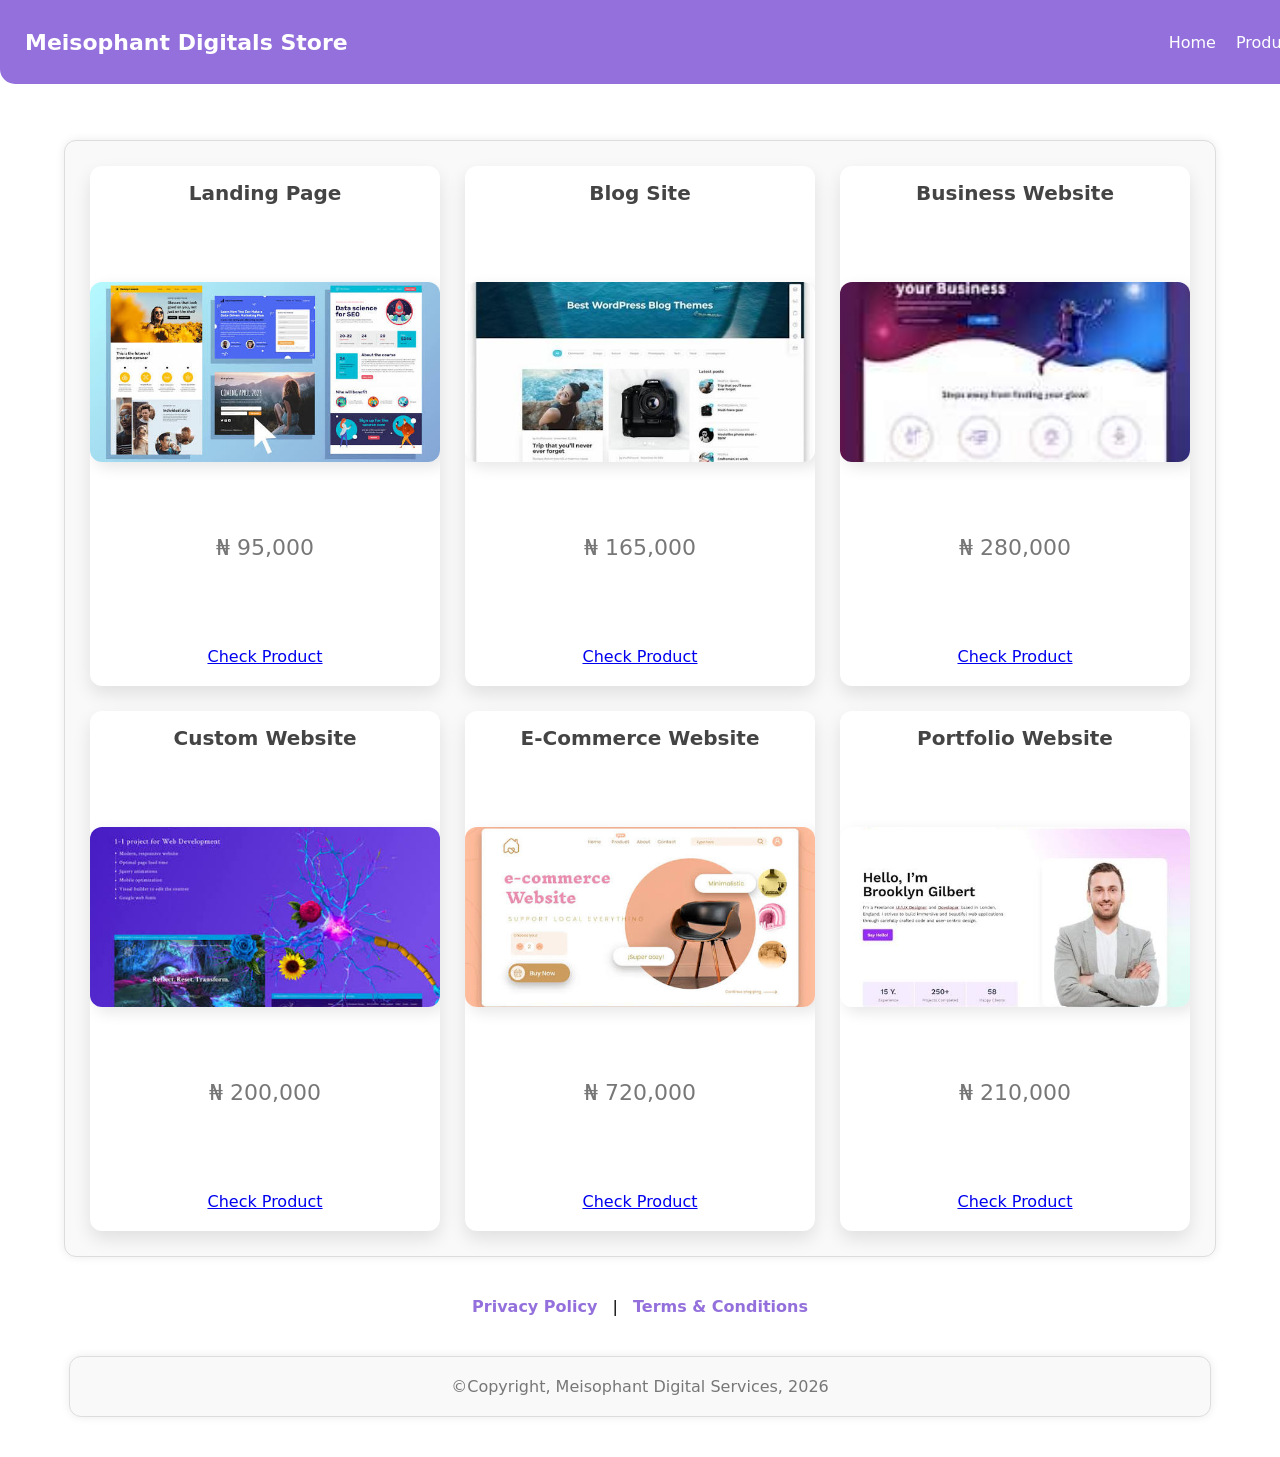
==== commit 634a53b6: "Update index.html" ====
--- a/index.html
+++ b/index.html
@@ -82,8 +82,8 @@
     </footer>
 
     <!-- External JS files -->
-    <script src="./assets/js/script.js" defer></script>
-    <script src="./assets/js/img-load.js" defer></script>
+    <script src="./script.js" defer></script>
+    <script src="./img-load.js" defer></script>
 
     <!-- Inline script for menu toggle -->
     <script>
@@ -97,3 +97,4 @@
     </script>
 </body>
 </html>
+
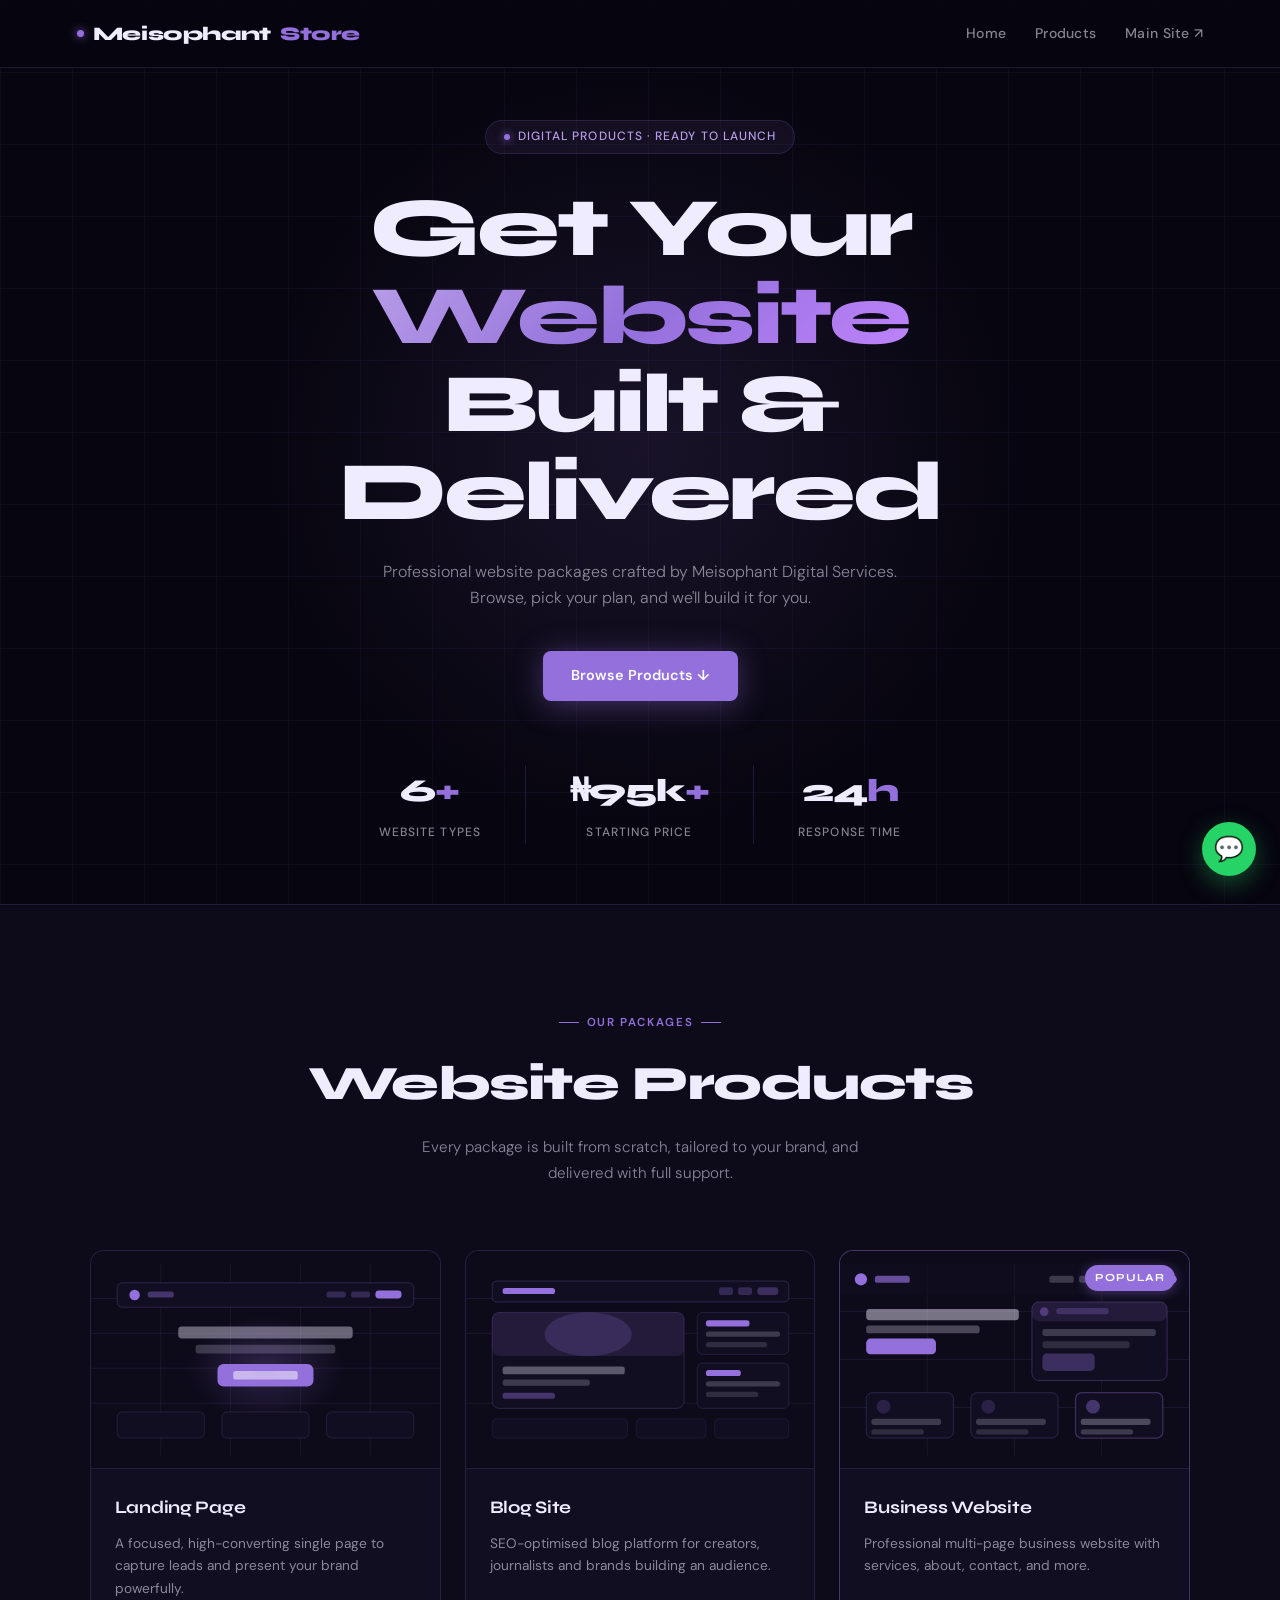
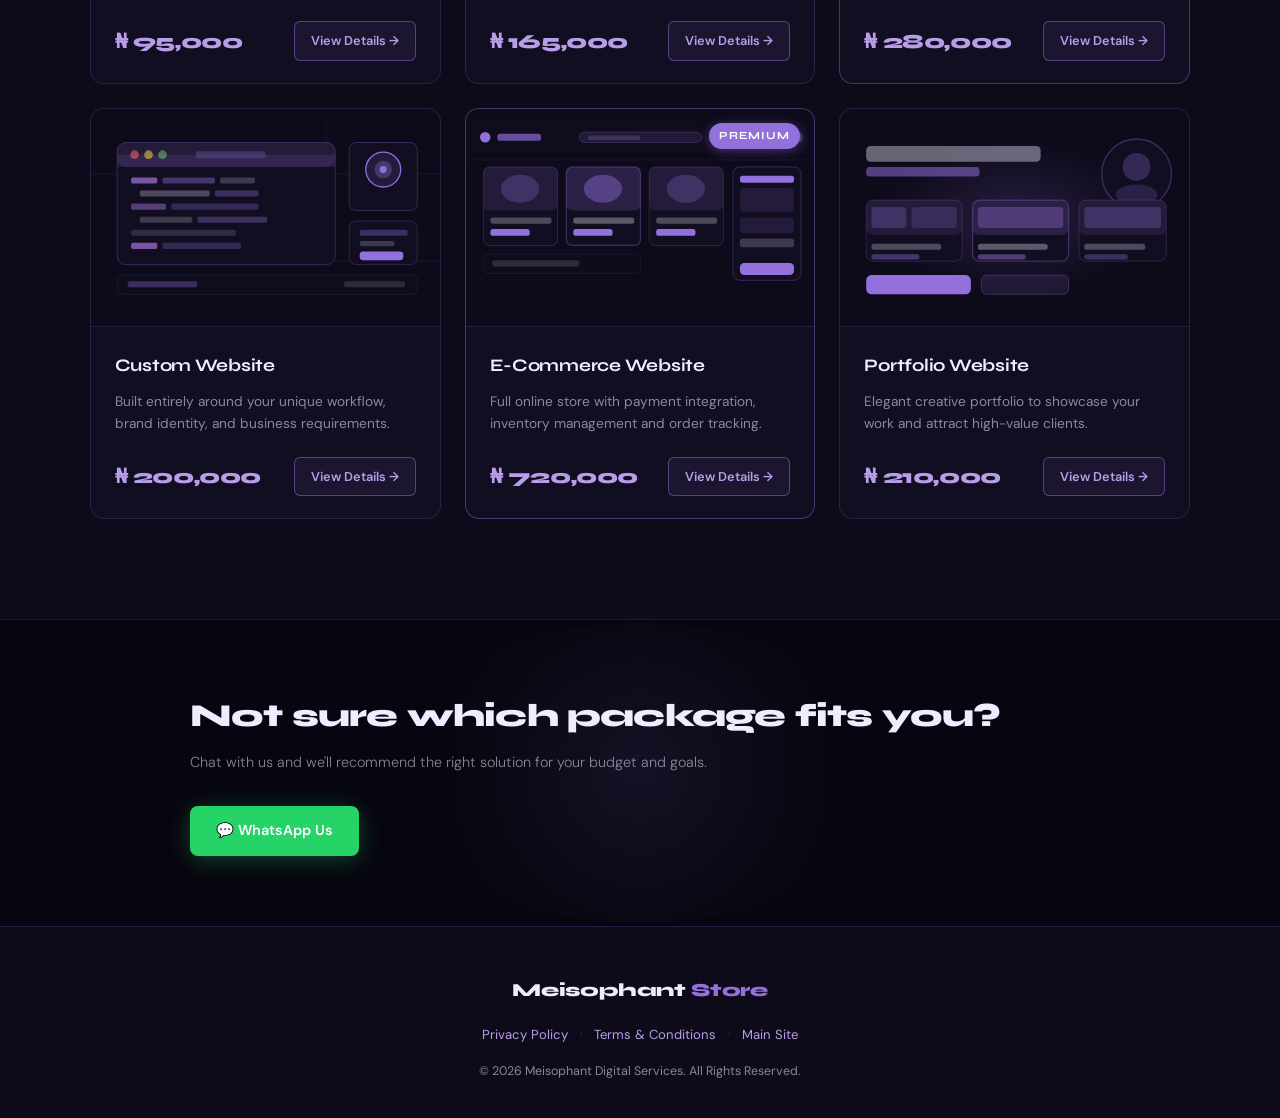
==== commit 574156ed: "Change greeting from 'Hello' to 'Goodbye'" ====
--- a/index.html
+++ b/index.html
@@ -1,100 +1,469 @@
 <!DOCTYPE html>
 <html lang="en">
 <head>
-    <meta charset="UTF-8">
-    <meta name="viewport" content="width=device-width, initial-scale=1.0">
-    <title>Meisophant Digital Services</title>
-    <link rel="stylesheet" href="./assets/css/style.css">
-    <link rel="shortcut icon" href="https://meisophant.name.ng/favicon.png" type="image/x-icon">
-    <link rel="icon" href="https://meisophant.name.ng/favicon.png" type="image/png">
+  <meta charset="UTF-8">
+  <meta name="viewport" content="width=device-width, initial-scale=1.0">
+  <title>Meisophant Digital Store</title>
+  <meta name="description" content="Browse and order professional website packages from Meisophant Digital Services — landing pages, blogs, eCommerce, and more.">
+  <link rel="shortcut icon" href="https://meisophant.name.ng/favicon.png" type="image/x-icon">
+  <link rel="icon" href="https://meisophant.name.ng/favicon.png" type="image/png">
+
+  <link rel="preconnect" href="https://fonts.googleapis.com">
+  <link rel="preconnect" href="https://fonts.gstatic.com" crossorigin>
+  <link href="https://fonts.googleapis.com/css2?family=Syne:wght@400;600;700;800&family=DM+Sans:ital,wght@0,300;0,400;0,500;1,300&display=swap" rel="stylesheet">
+
+  <link rel="stylesheet" href="./assets/css/style.css">
 </head>
 <body>
-    <header>
-        <h1 class="branding">Meisophant Digitals Store</h1>
-        <div class="menu-btn" id="menuBtn">☰</div>
-        <nav class="nav" id="navMenu">
-            <a href="index.html">Home</a>
-            <a href="#products">Products</a>
-        </nav>
-    </header>
-
-    <div class="padding"></div>
-
-    <section id="products">
-        <div class="products" id="item-grid">
-            <!-- Product 1 -->
-            <div class="item">
-                <div class="item-name">Landing Page</div>
-                <img data-src="./assets/images/landing.jpeg" alt="Landing Page" class="product-img lazy">
-                <span class="price">₦ 95,000</span>
-                <a href="./products/landing/" class="check">Check Product</a>
-            </div>
-
-            <!-- Product 2 -->
-            <div class="item">
-                <div class="item-name">Blog Site</div>
-                <img data-src="./assets/images/blog.jpeg" alt="Blog Site" class="product-img lazy">
-                <span class="price">₦ 165,000</span>
-                <a href="./products/blog/" class="check">Check Product</a>
-            </div>
-
-            <!-- Product 3 -->
-            <div class="item">
-                <div class="item-name">Business Website</div>
-                <img data-src="./assets/images/business-website.jpeg" alt="Business Website" class="product-img lazy">
-                <span class="price">₦ 280,000</span>
-                <a href="./products/business-site/" class="check">Check Product</a>
-            </div>
-
-            <!-- Product 4 -->
-            <div class="item">
-                <div class="item-name">Custom Website</div>
-                <img data-src="./assets/images/custom.jpeg" alt="Custom Website" class="product-img lazy">
-                <span class="price">₦ 200,000</span>
-                <a href="./products/custom-site/" class="check">Check Product</a>
-            </div>
-
-            <!-- Product 5 -->
-            <div class="item">
-                <div class="item-name">E-Commerce Website</div>
-                <img data-src="./assets/images/e-commerce.jpeg" alt="E-Commerce Website" class="product-img lazy">
-                <span class="price">₦ 720,000</span>
-                <a href="./products/e-commerce_site/" class="check">Check Product</a>
-            </div>
-
-            <!-- Product 6 -->
-            <div class="item">
-                <div class="item-name">Portfolio Website</div>
-                <img data-src="./assets/images/portfolio.jpeg" alt="Portfolio Website" class="product-img lazy">
-                <span class="price">₦ 210,000</span>
-                <a href="./products/portfolio/" class="check">Check Product</a>
-            </div>
-        </div>
-    </section>
-
-    <div class="legal-links">
-        <a href="./privacy-policy.html">Privacy Policy</a> |
-        <a href="./terms.html">Terms & Conditions</a>
-    </div>
-
-    <footer>
-        &copy;Copyright, Meisophant Digital Services, 2026
-    </footer>
-
-    <!-- External JS files -->
-    <script src="./script.js" defer></script>
-    <script src="./img-load.js" defer></script>
-
-    <!-- Inline script for menu toggle -->
-    <script>
-        const menuBtn = document.getElementById("menuBtn");
-        const navMenu = document.getElementById("navMenu");
-
-        menuBtn.addEventListener("click", () => {
-            navMenu.classList.toggle("show");
-            menuBtn.textContent = navMenu.classList.contains("show") ? "✕" : "☰";
-        });
-    </script>
+
+  <!-- ===== HEADER ===== -->
+  <header class="store-header">
+    <a href="index.html" class="store-brand">
+      <div class="brand-dot"></div>
+      Meisophant <span>Store</span>
+    </a>
+    <div class="header-right">
+      <button class="store-menu-btn" id="menuBtn" aria-label="Open menu">☰</button>
+      <nav class="store-nav" id="navMenu">
+        <a href="index.html">Home</a>
+        <a href="#products">Products</a>
+        <a href="https://meisophant.name.ng" target="_blank" rel="noopener">Main Site ↗</a>
+      </nav>
+    </div>
+  </header>
+
+  <!-- ===== HERO ===== -->
+  <section class="store-hero">
+    <div class="store-hero-orb"></div>
+    <div class="store-hero-grid"></div>
+    <div class="store-hero-inner">
+      <div class="store-badge">
+        <span class="store-badge-dot"></span>
+        Digital Products · Ready to Launch
+      </div>
+      <h1>Get Your <em>Website</em><br>Built & Delivered</h1>
+      <p>Professional website packages crafted by Meisophant Digital Services. Browse, pick your plan, and we'll build it for you.</p>
+      <a href="#products" class="store-hero-btn">Browse Products ↓</a>
+    </div>
+    <div class="store-hero-stats">
+      <div class="store-stat">
+        <span class="store-stat-num">6<span>+</span></span>
+        <span class="store-stat-label">Website Types</span>
+      </div>
+      <div class="store-stat-divider"></div>
+      <div class="store-stat">
+        <span class="store-stat-num">₦95k<span>+</span></span>
+        <span class="store-stat-label">Starting Price</span>
+      </div>
+      <div class="store-stat-divider"></div>
+      <div class="store-stat">
+        <span class="store-stat-num">24<span>h</span></span>
+        <span class="store-stat-label">Response Time</span>
+      </div>
+    </div>
+  </section>
+
+  <!-- ===== PRODUCTS ===== -->
+  <section class="store-products" id="products">
+    <div class="store-products-header">
+      <p class="store-label">Our Packages</p>
+      <h2>Website Products</h2>
+      <p class="store-products-sub">Every package is built from scratch, tailored to your brand, and delivered with full support.</p>
+    </div>
+
+    <div class="store-grid" id="item-grid">
+
+      <!-- LANDING PAGE -->
+      <div class="store-card">
+        <div class="store-card-img-wrap">
+          <svg viewBox="0 0 400 220" xmlns="http://www.w3.org/2000/svg" class="store-card-svg">
+            <rect width="400" height="220" fill="#0d0a1a"/>
+            <!-- grid -->
+            <line x1="0" y1="40" x2="400" y2="40" stroke="#9370db22" stroke-width="1"/>
+            <line x1="0" y1="80" x2="400" y2="80" stroke="#9370db22" stroke-width="1"/>
+            <line x1="0" y1="120" x2="400" y2="120" stroke="#9370db22" stroke-width="1"/>
+            <line x1="0" y1="160" x2="400" y2="160" stroke="#9370db22" stroke-width="1"/>
+            <line x1="80" y1="0" x2="80" y2="220" stroke="#9370db22" stroke-width="1"/>
+            <line x1="160" y1="0" x2="160" y2="220" stroke="#9370db22" stroke-width="1"/>
+            <line x1="240" y1="0" x2="240" y2="220" stroke="#9370db22" stroke-width="1"/>
+            <line x1="320" y1="0" x2="320" y2="220" stroke="#9370db22" stroke-width="1"/>
+            <!-- nav bar mockup -->
+            <rect x="30" y="22" width="340" height="28" rx="6" fill="#120e22" stroke="#9370db44" stroke-width="1"/>
+            <circle cx="50" cy="36" r="6" fill="#9370db"/>
+            <rect x="65" y="32" width="30" height="7" rx="3" fill="#9370db66"/>
+            <rect x="270" y="32" width="22" height="7" rx="3" fill="#9370db44"/>
+            <rect x="298" y="32" width="22" height="7" rx="3" fill="#9370db44"/>
+            <rect x="326" y="31" width="30" height="9" rx="4" fill="#9370db"/>
+            <!-- hero headline -->
+            <rect x="100" y="72" width="200" height="14" rx="4" fill="#f0ecff66"/>
+            <rect x="120" y="93" width="160" height="10" rx="3" fill="#f0ecff33"/>
+            <!-- CTA button -->
+            <rect x="145" y="115" width="110" height="26" rx="7" fill="#9370db"/>
+            <rect x="163" y="123" width="74" height="10" rx="3" fill="#fff9"/>
+            <!-- glow orb -->
+            <ellipse cx="200" cy="120" rx="90" ry="60" fill="url(#lg1)" opacity="0.25"/>
+            <defs>
+              <radialGradient id="lg1" cx="50%" cy="50%">
+                <stop offset="0%" stop-color="#9370db"/>
+                <stop offset="100%" stop-color="#9370db00"/>
+              </radialGradient>
+            </defs>
+            <!-- bottom stat strip -->
+            <rect x="30" y="170" width="100" height="30" rx="6" fill="#120e22" stroke="#9370db33" stroke-width="1"/>
+            <rect x="150" y="170" width="100" height="30" rx="6" fill="#120e22" stroke="#9370db33" stroke-width="1"/>
+            <rect x="270" y="170" width="100" height="30" rx="6" fill="#120e22" stroke="#9370db33" stroke-width="1"/>
+          </svg>
+        </div>
+        <div class="store-card-body">
+          <h3>Landing Page</h3>
+          <p>A focused, high-converting single page to capture leads and present your brand powerfully.</p>
+          <div class="store-card-footer">
+            <span class="store-price">₦ 95,000</span>
+            <a href="./products/landing/" class="store-btn">View Details →</a>
+          </div>
+        </div>
+      </div>
+
+      <!-- BLOG SITE -->
+      <div class="store-card">
+        <div class="store-card-img-wrap">
+          <svg viewBox="0 0 400 220" xmlns="http://www.w3.org/2000/svg" class="store-card-svg">
+            <rect width="400" height="220" fill="#0d0a1a"/>
+            <line x1="0" y1="40" x2="400" y2="40" stroke="#9370db22" stroke-width="1"/>
+            <line x1="0" y1="80" x2="400" y2="80" stroke="#9370db22" stroke-width="1"/>
+            <line x1="0" y1="160" x2="400" y2="160" stroke="#9370db22" stroke-width="1"/>
+            <!-- header bar -->
+            <rect x="30" y="20" width="340" height="24" rx="5" fill="#120e22" stroke="#9370db44" stroke-width="1"/>
+            <rect x="42" y="28" width="60" height="7" rx="3" fill="#9370db"/>
+            <rect x="290" y="27" width="16" height="9" rx="3" fill="#9370db44"/>
+            <rect x="312" y="27" width="16" height="9" rx="3" fill="#9370db44"/>
+            <rect x="334" y="27" width="24" height="9" rx="4" fill="#9370db55"/>
+            <!-- featured post card -->
+            <rect x="30" y="56" width="220" height="110" rx="8" fill="#120e22" stroke="#9370db44" stroke-width="1"/>
+            <rect x="30" y="56" width="220" height="50" rx="8" fill="#9370db22"/>
+            <ellipse cx="140" cy="81" rx="50" ry="25" fill="#9370db33"/>
+            <rect x="42" y="118" width="140" height="9" rx="3" fill="#f0ecff55"/>
+            <rect x="42" y="133" width="100" height="7" rx="3" fill="#f0ecff33"/>
+            <rect x="42" y="148" width="60" height="7" rx="3" fill="#9370db66"/>
+            <!-- sidebar -->
+            <rect x="265" y="56" width="105" height="48" rx="6" fill="#120e22" stroke="#9370db33" stroke-width="1"/>
+            <rect x="275" y="65" width="50" height="7" rx="3" fill="#9370db"/>
+            <rect x="275" y="78" width="85" height="6" rx="3" fill="#f0ecff33"/>
+            <rect x="275" y="90" width="70" height="6" rx="3" fill="#f0ecff22"/>
+            <rect x="265" y="114" width="105" height="52" rx="6" fill="#120e22" stroke="#9370db33" stroke-width="1"/>
+            <rect x="275" y="122" width="40" height="7" rx="3" fill="#9370db"/>
+            <rect x="275" y="135" width="85" height="6" rx="3" fill="#f0ecff33"/>
+            <rect x="275" y="147" width="60" height="6" rx="3" fill="#f0ecff22"/>
+            <!-- post list strip -->
+            <rect x="30" y="178" width="155" height="22" rx="5" fill="#120e22" stroke="#9370db22" stroke-width="1"/>
+            <rect x="195" y="178" width="80" height="22" rx="5" fill="#120e22" stroke="#9370db22" stroke-width="1"/>
+            <rect x="285" y="178" width="85" height="22" rx="5" fill="#120e22" stroke="#9370db22" stroke-width="1"/>
+          </svg>
+        </div>
+        <div class="store-card-body">
+          <h3>Blog Site</h3>
+          <p>SEO-optimised blog platform for creators, journalists and brands building an audience.</p>
+          <div class="store-card-footer">
+            <span class="store-price">₦ 165,000</span>
+            <a href="./products/blog/" class="store-btn">View Details →</a>
+          </div>
+        </div>
+      </div>
+
+      <!-- BUSINESS WEBSITE (Popular) -->
+      <div class="store-card store-card-featured">
+        <div class="store-featured-badge">Popular</div>
+        <div class="store-card-img-wrap">
+          <svg viewBox="0 0 400 220" xmlns="http://www.w3.org/2000/svg" class="store-card-svg">
+            <rect width="400" height="220" fill="#0d0a1a"/>
+            <line x1="0" y1="55" x2="400" y2="55" stroke="#9370db22" stroke-width="1"/>
+            <line x1="0" y1="110" x2="400" y2="110" stroke="#9370db22" stroke-width="1"/>
+            <line x1="0" y1="165" x2="400" y2="165" stroke="#9370db22" stroke-width="1"/>
+            <line x1="100" y1="0" x2="100" y2="220" stroke="#9370db22" stroke-width="1"/>
+            <line x1="200" y1="0" x2="200" y2="220" stroke="#9370db22" stroke-width="1"/>
+            <line x1="300" y1="0" x2="300" y2="220" stroke="#9370db22" stroke-width="1"/>
+            <!-- nav -->
+            <rect x="0" y="0" width="400" height="36" fill="#120e2299"/>
+            <circle cx="24" cy="18" r="7" fill="#9370db"/>
+            <rect x="40" y="14" width="40" height="8" rx="3" fill="#9370dbaa"/>
+            <rect x="240" y="14" width="28" height="8" rx="3" fill="#f0ecff33"/>
+            <rect x="274" y="14" width="28" height="8" rx="3" fill="#f0ecff33"/>
+            <rect x="308" y="14" width="28" height="8" rx="3" fill="#f0ecff33"/>
+            <rect x="342" y="13" width="44" height="10" rx="5" fill="#9370db"/>
+            <!-- hero -->
+            <rect x="30" y="52" width="175" height="13" rx="4" fill="#f0ecff77"/>
+            <rect x="30" y="71" width="130" height="9" rx="3" fill="#f0ecff44"/>
+            <rect x="30" y="86" width="80" height="18" rx="5" fill="#9370db"/>
+            <!-- hero visual / window -->
+            <rect x="220" y="44" width="155" height="90" rx="8" fill="#120e22" stroke="#9370db55" stroke-width="1"/>
+            <rect x="220" y="44" width="155" height="22" rx="8" fill="#9370db22"/>
+            <circle cx="234" cy="55" r="5" fill="#9370db66"/>
+            <rect x="248" y="51" width="60" height="7" rx="3" fill="#9370db44"/>
+            <rect x="232" y="75" width="130" height="8" rx="3" fill="#f0ecff33"/>
+            <rect x="232" y="89" width="100" height="8" rx="3" fill="#f0ecff22"/>
+            <rect x="232" y="103" width="60" height="20" rx="5" fill="#9370db55"/>
+            <!-- 3 service cards -->
+            <rect x="30" y="148" width="100" height="52" rx="7" fill="#120e22" stroke="#9370db44" stroke-width="1"/>
+            <circle cx="50" cy="164" r="8" fill="#9370db33"/>
+            <rect x="36" y="178" width="80" height="7" rx="3" fill="#f0ecff33"/>
+            <rect x="36" y="190" width="60" height="6" rx="3" fill="#f0ecff22"/>
+            <rect x="150" y="148" width="100" height="52" rx="7" fill="#120e22" stroke="#9370db44" stroke-width="1"/>
+            <circle cx="170" cy="164" r="8" fill="#9370db33"/>
+            <rect x="156" y="178" width="80" height="7" rx="3" fill="#f0ecff33"/>
+            <rect x="156" y="190" width="60" height="6" rx="3" fill="#f0ecff22"/>
+            <rect x="270" y="148" width="100" height="52" rx="7" fill="#120e22" stroke="#9370db55" stroke-width="1.5"/>
+            <circle cx="290" cy="164" r="8" fill="#9370db66"/>
+            <rect x="276" y="178" width="80" height="7" rx="3" fill="#f0ecff44"/>
+            <rect x="276" y="190" width="60" height="6" rx="3" fill="#f0ecff33"/>
+          </svg>
+        </div>
+        <div class="store-card-body">
+          <h3>Business Website</h3>
+          <p>Professional multi-page business website with services, about, contact, and more.</p>
+          <div class="store-card-footer">
+            <span class="store-price">₦ 280,000</span>
+            <a href="./products/business-site/" class="store-btn">View Details →</a>
+          </div>
+        </div>
+      </div>
+
+      <!-- CUSTOM WEBSITE -->
+      <div class="store-card">
+        <div class="store-card-img-wrap">
+          <svg viewBox="0 0 400 220" xmlns="http://www.w3.org/2000/svg" class="store-card-svg">
+            <rect width="400" height="220" fill="#0d0a1a"/>
+            <!-- subtle circuit lines -->
+            <line x1="0" y1="60" x2="130" y2="60" stroke="#9370db22" stroke-width="1"/>
+            <line x1="130" y1="60" x2="130" y2="160" stroke="#9370db22" stroke-width="1"/>
+            <line x1="130" y1="160" x2="400" y2="160" stroke="#9370db22" stroke-width="1"/>
+            <line x1="270" y1="0" x2="270" y2="60" stroke="#9370db22" stroke-width="1"/>
+            <line x1="270" y1="60" x2="400" y2="60" stroke="#9370db22" stroke-width="1"/>
+            <!-- terminal / code window -->
+            <rect x="30" y="24" width="250" height="140" rx="10" fill="#120e22" stroke="#9370db55" stroke-width="1"/>
+            <rect x="30" y="24" width="250" height="28" rx="10" fill="#9370db22"/>
+            <rect x="30" y="38" width="250" height="14" fill="#9370db22"/>
+            <circle cx="50" cy="38" r="5" fill="#ff6b6b88"/>
+            <circle cx="66" cy="38" r="5" fill="#ffd93d88"/>
+            <circle cx="82" cy="38" r="5" fill="#6bcb7788"/>
+            <rect x="120" y="34" width="80" height="8" rx="3" fill="#9370db44"/>
+            <!-- code lines -->
+            <rect x="46" y="64" width="30" height="7" rx="2" fill="#c084fc99"/>
+            <rect x="82" y="64" width="60" height="7" rx="2" fill="#9370db66"/>
+            <rect x="148" y="64" width="40" height="7" rx="2" fill="#f0ecff33"/>
+            <rect x="56" y="79" width="80" height="7" rx="2" fill="#f0ecff44"/>
+            <rect x="142" y="79" width="50" height="7" rx="2" fill="#9370db55"/>
+            <rect x="46" y="94" width="40" height="7" rx="2" fill="#c084fc66"/>
+            <rect x="92" y="94" width="100" height="7" rx="2" fill="#9370db44"/>
+            <rect x="56" y="109" width="60" height="7" rx="2" fill="#f0ecff33"/>
+            <rect x="122" y="109" width="80" height="7" rx="2" fill="#9370db55"/>
+            <rect x="46" y="124" width="120" height="7" rx="2" fill="#f0ecff22"/>
+            <rect x="46" y="139" width="30" height="7" rx="2" fill="#c084fc99"/>
+            <rect x="82" y="139" width="90" height="7" rx="2" fill="#9370db44"/>
+            <!-- right panel -->
+            <rect x="296" y="24" width="78" height="78" rx="8" fill="#120e22" stroke="#9370db55" stroke-width="1"/>
+            <circle cx="335" cy="55" r="20" fill="#9370db22" stroke="#9370db" stroke-width="1.5"/>
+            <circle cx="335" cy="55" r="10" fill="#9370db55"/>
+            <circle cx="335" cy="55" r="4" fill="#9370db"/>
+            <rect x="296" y="114" width="78" height="50" rx="8" fill="#120e22" stroke="#9370db44" stroke-width="1"/>
+            <rect x="308" y="124" width="55" height="7" rx="3" fill="#9370db55"/>
+            <rect x="308" y="137" width="40" height="6" rx="3" fill="#f0ecff33"/>
+            <rect x="308" y="149" width="50" height="10" rx="4" fill="#9370db"/>
+            <!-- bottom bar -->
+            <rect x="30" y="176" width="344" height="22" rx="5" fill="#120e2299" stroke="#9370db22" stroke-width="1"/>
+            <rect x="42" y="183" width="80" height="7" rx="3" fill="#9370db55"/>
+            <rect x="290" y="183" width="70" height="7" rx="3" fill="#f0ecff22"/>
+          </svg>
+        </div>
+        <div class="store-card-body">
+          <h3>Custom Website</h3>
+          <p>Built entirely around your unique workflow, brand identity, and business requirements.</p>
+          <div class="store-card-footer">
+            <span class="store-price">₦ 200,000</span>
+            <a href="./products/custom-site/" class="store-btn">View Details →</a>
+          </div>
+        </div>
+      </div>
+
+      <!-- E-COMMERCE (Premium) -->
+      <div class="store-card store-card-featured">
+        <div class="store-featured-badge">Premium</div>
+        <div class="store-card-img-wrap">
+          <svg viewBox="0 0 400 220" xmlns="http://www.w3.org/2000/svg" class="store-card-svg">
+            <rect width="400" height="220" fill="#0d0a1a"/>
+            <line x1="0" y1="44" x2="400" y2="44" stroke="#9370db22" stroke-width="1"/>
+            <!-- top bar -->
+            <rect x="0" y="0" width="400" height="36" fill="#120e2299"/>
+            <circle cx="22" cy="18" r="6" fill="#9370db"/>
+            <rect x="36" y="14" width="50" height="8" rx="3" fill="#9370dbaa"/>
+            <!-- search bar -->
+            <rect x="130" y="12" width="140" height="12" rx="6" fill="#9370db22" stroke="#9370db44" stroke-width="1"/>
+            <rect x="140" y="16" width="60" height="5" rx="2" fill="#f0ecff22"/>
+            <!-- cart icon area -->
+            <rect x="358" y="12" width="28" height="12" rx="5" fill="#9370db55"/>
+            <!-- product grid 2x2 -->
+            <rect x="20" y="52" width="85" height="90" rx="7" fill="#120e22" stroke="#9370db44" stroke-width="1"/>
+            <rect x="20" y="52" width="85" height="50" rx="7" fill="#9370db22"/>
+            <ellipse cx="62" cy="77" rx="22" ry="16" fill="#9370db44"/>
+            <rect x="28" y="110" width="70" height="7" rx="3" fill="#f0ecff44"/>
+            <rect x="28" y="123" width="45" height="8" rx="3" fill="#9370db"/>
+            <rect x="115" y="52" width="85" height="90" rx="7" fill="#120e22" stroke="#9370db55" stroke-width="1.5"/>
+            <rect x="115" y="52" width="85" height="50" rx="7" fill="#9370db33"/>
+            <ellipse cx="157" cy="77" rx="22" ry="16" fill="#9370db66"/>
+            <rect x="123" y="110" width="70" height="7" rx="3" fill="#f0ecff55"/>
+            <rect x="123" y="123" width="45" height="8" rx="3" fill="#9370db"/>
+            <rect x="210" y="52" width="85" height="90" rx="7" fill="#120e22" stroke="#9370db44" stroke-width="1"/>
+            <rect x="210" y="52" width="85" height="50" rx="7" fill="#9370db22"/>
+            <ellipse cx="252" cy="77" rx="22" ry="16" fill="#9370db44"/>
+            <rect x="218" y="110" width="70" height="7" rx="3" fill="#f0ecff44"/>
+            <rect x="218" y="123" width="45" height="8" rx="3" fill="#9370db"/>
+            <!-- cart sidebar -->
+            <rect x="306" y="52" width="78" height="130" rx="8" fill="#120e22" stroke="#9370db55" stroke-width="1"/>
+            <rect x="314" y="62" width="62" height="8" rx="3" fill="#9370db"/>
+            <rect x="314" y="76" width="62" height="28" rx="5" fill="#9370db22"/>
+            <rect x="314" y="110" width="62" height="18" rx="4" fill="#9370db22"/>
+            <rect x="314" y="134" width="62" height="10" rx="3" fill="#f0ecff33"/>
+            <rect x="314" y="162" width="62" height="14" rx="5" fill="#9370db"/>
+            <!-- footer strip -->
+            <rect x="20" y="152" width="180" height="22" rx="5" fill="#120e2266" stroke="#9370db22" stroke-width="1"/>
+            <rect x="30" y="159" width="100" height="7" rx="3" fill="#f0ecff22"/>
+          </svg>
+        </div>
+        <div class="store-card-body">
+          <h3>E-Commerce Website</h3>
+          <p>Full online store with payment integration, inventory management and order tracking.</p>
+          <div class="store-card-footer">
+            <span class="store-price">₦ 720,000</span>
+            <a href="./products/e-commerce_site/" class="store-btn">View Details →</a>
+          </div>
+        </div>
+      </div>
+
+      <!-- PORTFOLIO -->
+      <div class="store-card">
+        <div class="store-card-img-wrap">
+          <svg viewBox="0 0 400 220" xmlns="http://www.w3.org/2000/svg" class="store-card-svg">
+            <rect width="400" height="220" fill="#0d0a1a"/>
+            <defs>
+              <radialGradient id="pg" cx="50%" cy="50%">
+                <stop offset="0%" stop-color="#9370db" stop-opacity="0.18"/>
+                <stop offset="100%" stop-color="#9370db" stop-opacity="0"/>
+              </radialGradient>
+            </defs>
+            <ellipse cx="200" cy="110" rx="160" ry="90" fill="url(#pg)"/>
+            <!-- large name/title block -->
+            <rect x="30" y="28" width="200" height="18" rx="5" fill="#f0ecff66"/>
+            <rect x="30" y="52" width="130" height="11" rx="4" fill="#9370db88"/>
+            <!-- avatar circle -->
+            <circle cx="340" cy="60" r="40" fill="#120e22" stroke="#9370db55" stroke-width="1.5"/>
+            <circle cx="340" cy="52" r="16" fill="#9370db44"/>
+            <ellipse cx="340" cy="84" rx="24" ry="12" fill="#9370db33"/>
+            <!-- work grid -->
+            <rect x="30" y="90" width="110" height="70" rx="8" fill="#120e22" stroke="#9370db44" stroke-width="1"/>
+            <rect x="30" y="90" width="110" height="40" rx="8" fill="#9370db22"/>
+            <rect x="36" y="98" width="40" height="24" rx="4" fill="#9370db44"/>
+            <rect x="82" y="98" width="52" height="24" rx="4" fill="#9370db33"/>
+            <rect x="36" y="140" width="80" height="7" rx="3" fill="#f0ecff44"/>
+            <rect x="36" y="152" width="55" height="6" rx="3" fill="#9370db66"/>
+            <rect x="152" y="90" width="110" height="70" rx="8" fill="#120e22" stroke="#9370db55" stroke-width="1.5"/>
+            <rect x="152" y="90" width="110" height="40" rx="8" fill="#9370db33"/>
+            <rect x="158" y="98" width="98" height="24" rx="4" fill="#9370db55"/>
+            <rect x="158" y="140" width="80" height="7" rx="3" fill="#f0ecff55"/>
+            <rect x="158" y="152" width="55" height="6" rx="3" fill="#9370db77"/>
+            <rect x="274" y="90" width="100" height="70" rx="8" fill="#120e22" stroke="#9370db44" stroke-width="1"/>
+            <rect x="274" y="90" width="100" height="40" rx="8" fill="#9370db22"/>
+            <rect x="280" y="98" width="88" height="24" rx="4" fill="#9370db44"/>
+            <rect x="280" y="140" width="70" height="7" rx="3" fill="#f0ecff44"/>
+            <rect x="280" y="152" width="50" height="6" rx="3" fill="#9370db55"/>
+            <!-- CTA row -->
+            <rect x="30" y="176" width="120" height="22" rx="6" fill="#9370db"/>
+            <rect x="162" y="176" width="100" height="22" rx="6" fill="#9370db22" stroke="#9370db55" stroke-width="1"/>
+          </svg>
+        </div>
+        <div class="store-card-body">
+          <h3>Portfolio Website</h3>
+          <p>Elegant creative portfolio to showcase your work and attract high-value clients.</p>
+          <div class="store-card-footer">
+            <span class="store-price">₦ 210,000</span>
+            <a href="./products/portfolio/" class="store-btn">View Details →</a>
+          </div>
+        </div>
+      </div>
+
+    </div>
+  </section>
+
+  <!-- ===== CTA STRIP ===== -->
+  <section class="store-cta">
+    <div class="store-cta-inner">
+      <div>
+        <h2>Not sure which package fits you?</h2>
+        <p>Chat with us and we'll recommend the right solution for your budget and goals.</p>
+      </div>
+      <a href="https://wa.me/2349029673978?text=Hello%20I%20would%20like%20more%20information%20about%20your%20website%20packages"
+         target="_blank" rel="noopener" class="store-cta-btn">
+        💬 WhatsApp Us
+      </a>
+    </div>
+  </section>
+
+  <!-- ===== FOOTER ===== -->
+  <footer class="store-footer">
+    <div class="store-footer-inner">
+      <div class="store-footer-brand">
+        Meisophant <span>Store</span>
+      </div>
+      <div class="store-footer-links">
+        <a href="./privacy-policy.html">Privacy Policy</a>
+        <span>·</span>
+        <a href="./terms.html">Terms &amp; Conditions</a>
+        <span>·</span>
+        <a href="https://meisophant.name.ng" target="_blank" rel="noopener">Main Site</a>
+      </div>
+      <p class="store-footer-copy">© 2026 Meisophant Digital Services. All Rights Reserved.</p>
+    </div>
+  </footer>
+
+  <!-- Floating WhatsApp -->
+  <a href="https://wa.me/2349029673978" class="store-whatsapp-float" target="_blank" rel="noopener" aria-label="Chat on WhatsApp">💬</a>
+
+  <script src="./script.js" defer></script>
+  <script src="./img-load.js" defer></script>
+  <script>
+    /* ===== MOBILE MENU ===== */
+    const menuBtn = document.getElementById('menuBtn');
+    const navMenu = document.getElementById('navMenu');
+
+    menuBtn.addEventListener('click', () => {
+      navMenu.classList.toggle('show');
+      menuBtn.textContent = navMenu.classList.contains('show') ? '✕' : '☰';
+    });
+
+    document.querySelectorAll('.store-nav a').forEach(link => {
+      link.addEventListener('click', () => {
+        navMenu.classList.remove('show');
+        menuBtn.textContent = '☰';
+      });
+    });
+
+    window.addEventListener('resize', () => {
+      if (window.innerWidth > 768) {
+        navMenu.classList.remove('show');
+        menuBtn.textContent = '☰';
+      }
+    });
+
+    /* ===== SCROLL REVEAL ===== */
+    const cards = document.querySelectorAll('.store-card');
+    const cardObserver = new IntersectionObserver((entries) => {
+      entries.forEach((e, i) => {
+        if (e.isIntersecting) {
+          e.target.style.transitionDelay = `${(i % 3) * 0.08}s`;
+          e.target.classList.add('visible');
+          cardObserver.unobserve(e.target);
+        }
+      });
+    }, { threshold: 0.1 });
+    cards.forEach(c => cardObserver.observe(c));
+  </script>
 </body>
 </html>
-
--- a/assets/css/style.css
+++ b/assets/css/style.css
@@ -1,292 +1,743 @@
-body{
-    background-color: white;
-    font-family: system-ui, -apple-system, BlinkMacSystemFont, sans-serif;
-    margin: 0;
-    max-width: 100%;
-}
-
-/* HEADER */
-
-header{
-    width: 100%;
-    background-color: mediumpurple;
-    display: flex;
-    justify-content: space-between;
-    align-items: center;
-    padding: 15px 25px;
-    border-bottom-left-radius: 15px;
-    border-bottom-right-radius: 15px;
-    position: fixed;
-    top: 0;
-    z-index: 1000;
-}
-
-.branding{
-    color: white;
-    font-size: 22px;
-    font-weight: bold;
-}
-
-/* NAVIGATION */
-
-.nav{
-    display: flex;
-    gap: 20px;
-    z-index: 10;
-}
-
-.nav a{
-    color: white;
-    text-decoration: none;
-    font-weight: 500;
-}
-
-.nav a:hover{
-    text-decoration: underline;
-}
-
-.menu-btn{
+/* =============================================
+   MEISOPHANT DIGITAL STORE — store.css
+   Save to: ./assets/css/store.css
+   ============================================= */
+
+/* ===== RESET & BASE ===== */
+*, *::before, *::after {
+  margin: 0;
+  padding: 0;
+  box-sizing: border-box;
+}
+
+:root {
+  --mp: #9370DB;
+  --mp-light: #b89ee8;
+  --mp-dark: #6a4fc5;
+  --mp-glow: rgba(147, 112, 219, 0.35);
+  --mp-faint: rgba(147, 112, 219, 0.08);
+  --bg: #07050f;
+  --bg2: #0d0a1a;
+  --bg3: #120e22;
+  --surface: rgba(255, 255, 255, 0.04);
+  --surface-hover: rgba(147, 112, 219, 0.08);
+  --text: #f0ecff;
+  --text-muted: rgba(240, 236, 255, 0.55);
+  --border: rgba(147, 112, 219, 0.18);
+  --border-bright: rgba(147, 112, 219, 0.5);
+  --font-display: 'Syne', sans-serif;
+  --font-body: 'DM Sans', sans-serif;
+  --radius: 14px;
+}
+
+html { scroll-behavior: smooth; }
+
+body {
+  background: var(--bg);
+  color: var(--text);
+  font-family: var(--font-body);
+  font-weight: 400;
+  line-height: 1.65;
+  overflow-x: hidden;
+}
+
+::-webkit-scrollbar { width: 4px; }
+::-webkit-scrollbar-track { background: var(--bg); }
+::-webkit-scrollbar-thumb { background: var(--mp-dark); border-radius: 4px; }
+
+/* ===== HEADER ===== */
+.store-header {
+  position: fixed;
+  top: 0; left: 0; right: 0;
+  z-index: 1000;
+  height: 68px;
+  display: flex;
+  align-items: center;
+  justify-content: space-between;
+  padding: 0 6%;
+  background: rgba(7, 5, 15, 0.8);
+  backdrop-filter: blur(20px);
+  border-bottom: 1px solid var(--border);
+}
+
+.store-brand {
+  display: flex;
+  align-items: center;
+  gap: 9px;
+  font-family: var(--font-display);
+  font-weight: 800;
+  font-size: 1.2rem;
+  color: var(--text);
+  text-decoration: none;
+  letter-spacing: -0.02em;
+}
+
+.store-brand span {
+  color: var(--mp);
+}
+
+.brand-dot {
+  width: 7px;
+  height: 7px;
+  background: var(--mp);
+  border-radius: 50%;
+  box-shadow: 0 0 10px var(--mp);
+  animation: pulse-dot 2s ease-in-out infinite;
+}
+
+@keyframes pulse-dot {
+  0%, 100% { opacity: 1; transform: scale(1); }
+  50% { opacity: 0.4; transform: scale(0.55); }
+}
+
+.header-right {
+  display: flex;
+  align-items: center;
+  gap: 1rem;
+}
+
+.store-nav {
+  display: flex;
+  align-items: center;
+  gap: 1.8rem;
+}
+
+.store-nav a {
+  font-size: 0.875rem;
+  font-weight: 500;
+  color: var(--text-muted);
+  text-decoration: none;
+  letter-spacing: 0.02em;
+  transition: color 0.2s;
+  position: relative;
+}
+
+.store-nav a::after {
+  content: '';
+  position: absolute;
+  bottom: -4px; left: 0; right: 0;
+  height: 1px;
+  background: var(--mp);
+  transform: scaleX(0);
+  transition: transform 0.2s;
+}
+
+.store-nav a:hover { color: var(--text); }
+.store-nav a:hover::after { transform: scaleX(1); }
+
+.store-menu-btn {
+  display: none;
+  background: none;
+  border: 1px solid var(--border);
+  color: var(--mp-light);
+  width: 38px;
+  height: 38px;
+  border-radius: 6px;
+  font-size: 1.1rem;
+  cursor: pointer;
+  align-items: center;
+  justify-content: center;
+  font-family: var(--font-body);
+  transition: border-color 0.2s;
+}
+
+.store-menu-btn:hover { border-color: var(--border-bright); }
+
+/* ===== HERO ===== */
+.store-hero {
+  position: relative;
+  min-height: 100vh;
+  display: flex;
+  flex-direction: column;
+  align-items: center;
+  justify-content: center;
+  text-align: center;
+  padding: 120px 8% 60px;
+  overflow: hidden;
+}
+
+.store-hero-orb {
+  position: absolute;
+  width: 800px;
+  height: 800px;
+  border-radius: 50%;
+  background: radial-gradient(circle, rgba(147, 112, 219, 0.13) 0%, transparent 68%);
+  top: 50%; left: 50%;
+  transform: translate(-50%, -50%);
+  pointer-events: none;
+  animation: orb-breathe 5s ease-in-out infinite;
+}
+
+@keyframes orb-breathe {
+  0%, 100% { transform: translate(-50%, -50%) scale(1); opacity: 1; }
+  50% { transform: translate(-50%, -50%) scale(1.1); opacity: 0.7; }
+}
+
+.store-hero-grid {
+  position: absolute;
+  inset: 0;
+  background-image:
+    linear-gradient(rgba(147, 112, 219, 0.06) 1px, transparent 1px),
+    linear-gradient(90deg, rgba(147, 112, 219, 0.06) 1px, transparent 1px);
+  background-size: 72px 72px;
+  pointer-events: none;
+}
+
+.store-hero-inner {
+  position: relative;
+  z-index: 1;
+}
+
+.store-badge {
+  display: inline-flex;
+  align-items: center;
+  gap: 8px;
+  background: var(--mp-faint);
+  border: 1px solid var(--border);
+  border-radius: 100px;
+  padding: 6px 18px;
+  font-size: 0.75rem;
+  font-weight: 500;
+  color: var(--mp-light);
+  letter-spacing: 0.09em;
+  text-transform: uppercase;
+  margin-bottom: 30px;
+  animation: fadeUp 0.7s ease both;
+}
+
+.store-badge-dot {
+  width: 6px;
+  height: 6px;
+  background: var(--mp);
+  border-radius: 50%;
+  box-shadow: 0 0 8px var(--mp);
+}
+
+.store-hero h1 {
+  font-family: var(--font-display);
+  font-weight: 800;
+  font-size: clamp(2.6rem, 6.5vw, 5.2rem);
+  line-height: 1.06;
+  letter-spacing: -0.035em;
+  max-width: 780px;
+  margin: 0 auto 22px;
+  animation: fadeUp 0.7s 0.1s ease both;
+}
+
+.store-hero h1 em {
+  font-style: normal;
+  background: linear-gradient(135deg, var(--mp-light), var(--mp), #c084fc);
+  -webkit-background-clip: text;
+  -webkit-text-fill-color: transparent;
+  background-clip: text;
+}
+
+.store-hero p {
+  font-size: 1rem;
+  color: var(--text-muted);
+  max-width: 520px;
+  margin: 0 auto 40px;
+  font-weight: 300;
+  animation: fadeUp 0.7s 0.2s ease both;
+}
+
+.store-hero-btn {
+  display: inline-flex;
+  align-items: center;
+  gap: 8px;
+  background: var(--mp);
+  color: #fff;
+  font-family: var(--font-body);
+  font-weight: 600;
+  font-size: 0.9rem;
+  padding: 13px 28px;
+  border-radius: 8px;
+  text-decoration: none;
+  box-shadow: 0 4px 30px rgba(147, 112, 219, 0.4);
+  transition: background 0.2s, transform 0.2s, box-shadow 0.2s;
+  animation: fadeUp 0.7s 0.3s ease both;
+}
+
+.store-hero-btn:hover {
+  background: var(--mp-dark);
+  transform: translateY(-2px);
+  box-shadow: 0 8px 40px rgba(147, 112, 219, 0.5);
+}
+
+/* Hero stats */
+.store-hero-stats {
+  position: relative;
+  z-index: 1;
+  display: flex;
+  gap: 44px;
+  margin-top: 64px;
+  flex-wrap: wrap;
+  justify-content: center;
+  animation: fadeUp 0.7s 0.4s ease both;
+}
+
+.store-stat { text-align: center; }
+
+.store-stat-num {
+  display: block;
+  font-family: var(--font-display);
+  font-size: 2rem;
+  font-weight: 800;
+  letter-spacing: -0.03em;
+  color: var(--text);
+}
+
+.store-stat-num span { color: var(--mp); }
+
+.store-stat-label {
+  font-size: 0.75rem;
+  color: var(--text-muted);
+  text-transform: uppercase;
+  letter-spacing: 0.09em;
+  font-weight: 500;
+}
+
+.store-stat-divider {
+  width: 1px;
+  background: var(--border);
+  align-self: stretch;
+}
+
+/* ===== PRODUCTS SECTION ===== */
+.store-products {
+  position: relative;
+  z-index: 1;
+  padding: 100px 7%;
+  background: var(--bg2);
+  border-top: 1px solid var(--border);
+}
+
+.store-products-header {
+  text-align: center;
+  margin-bottom: 64px;
+}
+
+.store-label {
+  display: inline-flex;
+  align-items: center;
+  gap: 8px;
+  font-size: 0.72rem;
+  font-weight: 600;
+  color: var(--mp);
+  text-transform: uppercase;
+  letter-spacing: 0.14em;
+  margin-bottom: 12px;
+}
+
+.store-label::before {
+  content: '';
+  display: inline-block;
+  width: 20px;
+  height: 1px;
+  background: var(--mp);
+}
+
+.store-label::after {
+  content: '';
+  display: inline-block;
+  width: 20px;
+  height: 1px;
+  background: var(--mp);
+}
+
+.store-products-header h2 {
+  font-family: var(--font-display);
+  font-size: clamp(2rem, 4vw, 3rem);
+  font-weight: 800;
+  letter-spacing: -0.03em;
+  margin-bottom: 12px;
+}
+
+.store-products-sub {
+  color: var(--text-muted);
+  font-size: 0.95rem;
+  font-weight: 300;
+  max-width: 480px;
+  margin: 0 auto;
+}
+
+/* ===== PRODUCT GRID ===== */
+.store-grid {
+  display: grid;
+  grid-template-columns: repeat(auto-fill, minmax(300px, 1fr));
+  gap: 24px;
+}
+
+/* ===== PRODUCT CARD ===== */
+.store-card {
+  background: var(--bg3);
+  border: 1px solid var(--border);
+  border-radius: var(--radius);
+  overflow: hidden;
+  display: flex;
+  flex-direction: column;
+  position: relative;
+  opacity: 0;
+  transform: translateY(28px);
+  transition: opacity 0.55s ease, transform 0.55s ease, border-color 0.25s, box-shadow 0.25s;
+}
+
+.store-card.visible {
+  opacity: 1;
+  transform: translateY(0);
+}
+
+.store-card:hover {
+  border-color: var(--border-bright);
+  box-shadow: 0 12px 40px rgba(147, 112, 219, 0.15);
+}
+
+.store-card-featured {
+  border-color: rgba(147, 112, 219, 0.4);
+}
+
+.store-card-featured:hover {
+  box-shadow: 0 16px 50px rgba(147, 112, 219, 0.25);
+}
+
+.store-featured-badge {
+  position: absolute;
+  top: 14px;
+  right: 14px;
+  background: var(--mp);
+  color: #fff;
+  font-family: var(--font-display);
+  font-size: 0.68rem;
+  font-weight: 700;
+  letter-spacing: 0.1em;
+  text-transform: uppercase;
+  padding: 4px 10px;
+  border-radius: 100px;
+  z-index: 2;
+  box-shadow: 0 2px 12px rgba(147, 112, 219, 0.4);
+}
+
+/* Card SVG illustration */
+.store-card-svg {
+  width: 100%;
+  height: 100%;
+  display: block;
+  position: absolute;
+  inset: 0;
+  transition: transform 0.4s ease;
+}
+
+.store-card:hover .store-card-svg {
+  transform: scale(1.03);
+}
+
+/* Card image */
+.store-card-img-wrap {
+  position: relative;
+  width: 100%;
+  aspect-ratio: 16 / 10;
+  background: var(--bg2);
+  overflow: hidden;
+  border-bottom: 1px solid var(--border);
+}
+
+.store-card-img {
+  width: 100%;
+  height: 100%;
+  object-fit: cover;
+  display: block;
+  opacity: 0;
+  transition: opacity 0.4s ease, transform 0.4s ease;
+}
+
+.store-card-img.loaded {
+  opacity: 1;
+}
+
+.store-card:hover .store-card-img {
+  transform: scale(1.04);
+}
+
+/* Placeholder shown while image loads */
+.store-card-img-placeholder {
+  position: absolute;
+  inset: 0;
+  display: flex;
+  align-items: center;
+  justify-content: center;
+  font-size: 2.5rem;
+  background: var(--bg2);
+  color: var(--mp);
+  transition: opacity 0.3s;
+}
+
+.store-card-img.loaded + .store-card-img-placeholder,
+.store-card-img-placeholder:has(+ .loaded) {
+  opacity: 0;
+  pointer-events: none;
+}
+
+/* Card body */
+.store-card-body {
+  padding: 24px 24px 22px;
+  display: flex;
+  flex-direction: column;
+  flex: 1;
+}
+
+.store-card-body h3 {
+  font-family: var(--font-display);
+  font-weight: 700;
+  font-size: 1.1rem;
+  letter-spacing: -0.015em;
+  margin-bottom: 10px;
+  color: var(--text);
+}
+
+.store-card-body p {
+  font-size: 0.855rem;
+  color: var(--text-muted);
+  line-height: 1.65;
+  flex: 1;
+  margin-bottom: 22px;
+}
+
+.store-card-footer {
+  display: flex;
+  align-items: center;
+  justify-content: space-between;
+  gap: 12px;
+  flex-wrap: wrap;
+}
+
+.store-price {
+  font-family: var(--font-display);
+  font-size: 1.25rem;
+  font-weight: 800;
+  color: var(--mp-light);
+  letter-spacing: -0.02em;
+}
+
+.store-btn {
+  display: inline-flex;
+  align-items: center;
+  gap: 5px;
+  background: var(--mp-faint);
+  border: 1px solid var(--border-bright);
+  color: var(--mp-light);
+  font-family: var(--font-body);
+  font-size: 0.8rem;
+  font-weight: 600;
+  padding: 8px 16px;
+  border-radius: 6px;
+  text-decoration: none;
+  white-space: nowrap;
+  transition: background 0.2s, color 0.2s, box-shadow 0.2s, border-color 0.2s;
+}
+
+.store-btn:hover {
+  background: var(--mp);
+  border-color: var(--mp);
+  color: #fff;
+  box-shadow: 0 4px 20px var(--mp-glow);
+}
+
+/* ===== CTA STRIP ===== */
+.store-cta {
+  position: relative;
+  z-index: 1;
+  padding: 70px 7%;
+  background: var(--bg);
+  border-top: 1px solid var(--border);
+  overflow: hidden;
+}
+
+.store-cta::before {
+  content: '';
+  position: absolute;
+  width: 500px;
+  height: 300px;
+  border-radius: 50%;
+  background: radial-gradient(circle, rgba(147, 112, 219, 0.1) 0%, transparent 70%);
+  top: 50%;
+  left: 50%;
+  transform: translate(-50%, -50%);
+  pointer-events: none;
+}
+
+.store-cta-inner {
+  position: relative;
+  z-index: 1;
+  max-width: 900px;
+  margin: 0 auto;
+  display: flex;
+  align-items: center;
+  justify-content: space-between;
+  gap: 32px;
+  flex-wrap: wrap;
+}
+
+.store-cta-inner h2 {
+  font-family: var(--font-display);
+  font-size: clamp(1.4rem, 2.5vw, 2rem);
+  font-weight: 800;
+  letter-spacing: -0.025em;
+  margin-bottom: 8px;
+}
+
+.store-cta-inner p {
+  color: var(--text-muted);
+  font-size: 0.9rem;
+  font-weight: 300;
+}
+
+.store-cta-btn {
+  display: inline-flex;
+  align-items: center;
+  gap: 8px;
+  background: #25D366;
+  color: #fff;
+  font-family: var(--font-body);
+  font-weight: 600;
+  font-size: 0.9rem;
+  padding: 13px 26px;
+  border-radius: 8px;
+  text-decoration: none;
+  white-space: nowrap;
+  box-shadow: 0 4px 24px rgba(37, 211, 102, 0.3);
+  transition: opacity 0.2s, transform 0.2s, box-shadow 0.2s;
+}
+
+.store-cta-btn:hover {
+  opacity: 0.92;
+  transform: translateY(-2px);
+  box-shadow: 0 8px 32px rgba(37, 211, 102, 0.4);
+}
+
+/* ===== FOOTER ===== */
+.store-footer {
+  position: relative;
+  z-index: 1;
+  background: var(--bg2);
+  border-top: 1px solid var(--border);
+  padding: 48px 7% 36px;
+}
+
+.store-footer-inner {
+  max-width: 900px;
+  margin: 0 auto;
+  text-align: center;
+}
+
+.store-footer-brand {
+  font-family: var(--font-display);
+  font-size: 1.15rem;
+  font-weight: 800;
+  color: var(--text);
+  margin-bottom: 18px;
+  letter-spacing: -0.02em;
+}
+
+.store-footer-brand span { color: var(--mp); }
+
+.store-footer-links {
+  display: flex;
+  justify-content: center;
+  align-items: center;
+  gap: 12px;
+  flex-wrap: wrap;
+  margin-bottom: 16px;
+}
+
+.store-footer-links a {
+  font-size: 0.82rem;
+  color: var(--mp-light);
+  text-decoration: none;
+  transition: color 0.2s;
+}
+
+.store-footer-links a:hover { color: var(--mp); text-decoration: underline; }
+
+.store-footer-links span {
+  color: var(--border-bright);
+  font-size: 0.75rem;
+}
+
+.store-footer-copy {
+  font-size: 0.78rem;
+  color: var(--text-muted);
+}
+
+/* ===== FLOATING WHATSAPP ===== */
+.store-whatsapp-float {
+  position: fixed;
+  bottom: 24px;
+  right: 24px;
+  background: #25D366;
+  color: #fff;
+  width: 54px;
+  height: 54px;
+  border-radius: 50%;
+  display: flex;
+  align-items: center;
+  justify-content: center;
+  font-size: 24px;
+  text-decoration: none;
+  box-shadow: 0 8px 24px rgba(37, 211, 102, 0.35);
+  z-index: 999;
+  transition: transform 0.2s, box-shadow 0.2s;
+}
+
+.store-whatsapp-float:hover {
+  transform: scale(1.08);
+  box-shadow: 0 12px 32px rgba(37, 211, 102, 0.5);
+}
+
+/* ===== ANIMATIONS ===== */
+@keyframes fadeUp {
+  from { opacity: 0; transform: translateY(22px); }
+  to { opacity: 1; transform: translateY(0); }
+}
+
+/* ===== RESPONSIVE ===== */
+@media (max-width: 768px) {
+  .store-menu-btn { display: flex; }
+
+  .store-nav {
     display: none;
-    font-size: 28px;
-    cursor: pointer;
-    color: white;
-}
-
-/* OVERLAY (if needed for mobile) */
-.nav-overlay{
-    position: fixed;
-    top: 0;
-    left: 0;
-    height: 100vh;
-    width: 100vw;
-    background: rgba(0,0,0,0.4);
-    backdrop-filter: blur(5px);
-    z-index: 8;
-    display: none;
-}
-
-.nav-overlay.show{
-    display: block;
-}
-
-/* PAGE SPACING */
-
-.padding{
-    padding-top: 100px;
-}
-
-/* PRODUCT GRID */
-
-.products{
-    margin: 40px auto;
-    padding: 25px;
-    background-color: #f9f9f9;
-    border: 1px solid #ddd;
-    box-shadow: 0 0 10px rgba(0,0,0,.08);
-    border-radius: 12px;
-    max-width: 1100px;
+    position: absolute;
+    top: 68px;
+    right: 0;
+    background: rgba(13, 10, 26, 0.97);
+    backdrop-filter: blur(20px);
+    border: 1px solid var(--border);
+    border-radius: 0 0 12px 12px;
+    flex-direction: column;
+    padding: 20px 28px;
+    gap: 1.2rem;
+    width: 220px;
+    align-items: flex-start;
+    z-index: 999;
+  }
+
+  .store-nav.show { display: flex; }
+
+  .store-hero-stats { gap: 28px; }
+  .store-stat-divider { display: none; }
+
+  .store-grid {
+    grid-template-columns: 1fr;
+  }
+
+  .store-cta-inner {
+    flex-direction: column;
     text-align: center;
-}
-
-#item-grid{
-    display:grid;
-    grid-template-columns:repeat(auto-fit,minmax(260px,1fr));
-    gap:25px;
-}
-
-/* PRODUCT CARD */
-
-.item{
-    background: white;
-    box-shadow:0 8px 18px rgba(0,0,0,.1);
-    transition:.3s;
-    border-radius:12px;
-    overflow:hidden;
-    padding-bottom:20px;
-    display:flex;
-    flex-direction:column;
-    justify-content:space-between;
-    align-items:center;
-    height:500px;
-}
-
-.item:hover{
-    transform:translateY(-6px);
-}
-
-/* PRODUCT IMAGE */
-
-.item img, .product-img{
-    width:100%;
-    height:180px;
-    object-fit:cover;
-    border-radius:12px;
-    box-shadow:5px 5px 15px rgba(0,0,0,0.1);
-}
-
-/* PRODUCT NAME */
-
-.item-name{
-    color:#444;
-    margin:15px 0 5px;
-    font-size:20px;
-    font-weight:600;
-}
-
-/* PRICE */
-
-.price{
-    font-size:22px;
-    color:#777;
-    margin-bottom:15px;
-    display:block;
-}
-
-/* CURRENCY SYMBOL */
-
-.currency{
-    font-family: 'Franklin Gothic Medium', 'Arial Narrow', Arial, sans-serif;
-    font-size:27px;
-    margin-right:5px;
-}
-
-/* BACK BUTTON */
-
-.back-btn{
-    display:inline-block;
-    width: calc(99%);
-    background-color: mediumpurple;
-    height: 30px;
-    padding: 15px 20px;
-    border-radius: 22px;
-    margin: 20px auto;
-    color: white;
-    cursor: pointer;
-    text-align:center;
-    border:none;
-    font-size:16px;
-}
-
-.back-btn:hover{
-    background-color: rebeccapurple;
-}
-
-/* PURCHASE BUTTON */
-
-.purchase{
-    justify-content:center;
-    align-items:center;
-    text-align:center;
-    margin: 15px 0;
-}
-
-.purchase-btn{
-    display:inline-block;
-    width: 350px;
-    min-width: 90%;
-    background-color: mediumpurple;
-    height: 40px;
-    padding: 12px 20px;
-    border-radius: 30px;
-    text-decoration: none;
-    color: white;
-    font-weight:600;
-    transition:0.3s;
-    text-align:center;
-}
-
-.purchase-btn:hover{
-    background-color: rebeccapurple;
-}
-
-/* LEGAL LINKS */
-
-.legal-links{
-    text-align:center;
-    margin-top:20px;
-}
-
-.legal-links a{
-    color:mediumpurple;
-    font-weight:600;
-    text-decoration:none;
-    margin:0 10px;
-}
-
-.legal-links a:hover{
-    text-decoration:underline;
-}
-
-/* FOOTER */
-
-footer{
-    color:#777;
-    margin:40px auto;
-    padding:20px;
-    background-color:#f9f9f9;
-    border:1px solid #ddd;
-    box-shadow:0 0 10px rgba(0,0,0,.08);
-    border-radius:12px;
-    max-width:1100px;
-    text-align:center;
-}
-
-/* PRODUCT DESCRIPTION */
-
-.product-description{
-    font-size:16px;
-    color:#555;
-    margin-top:10px;
-    line-height:1.5;
-    text-align:left;
-}
-
-/* MOBILE */
-
-@media (max-width:768px){
-    .nav{
-        display:none;
-        flex-direction:column;
-        background:mediumpurple;
-        position:absolute;
-        top:60px;
-        right:15px;
-        width:200px;
-        padding:20px;
-        border-radius:8px;
-    }
-
-    .nav.show{
-        display:flex;
-    }
-
-    .menu-btn{
-        display:block;
-    }
-
-    .item{
-        height:auto;
-    }
-
-    .purchase-btn{
-        width:95%;
-    }
-
-    .back-btn{
-        width:95%;
-    }
-
-    .item img, .product-img{
-        height:180px;
-    }
-
-    .fade-in {
-  opacity: 0;
-  animation: fadeIn 0.5s forwards;
-}
-
-@keyframes fadeIn {
-  to { opacity: 1; }
-}
-}
-```
+  }
+}
+
+@media (max-width: 480px) {
+  .store-hero { padding: 110px 6% 50px; }
+  .store-products { padding: 70px 5%; }
+  .store-card-footer { flex-direction: column; align-items: flex-start; gap: 14px; }
+  .store-btn { width: 100%; justify-content: center; }
+}
